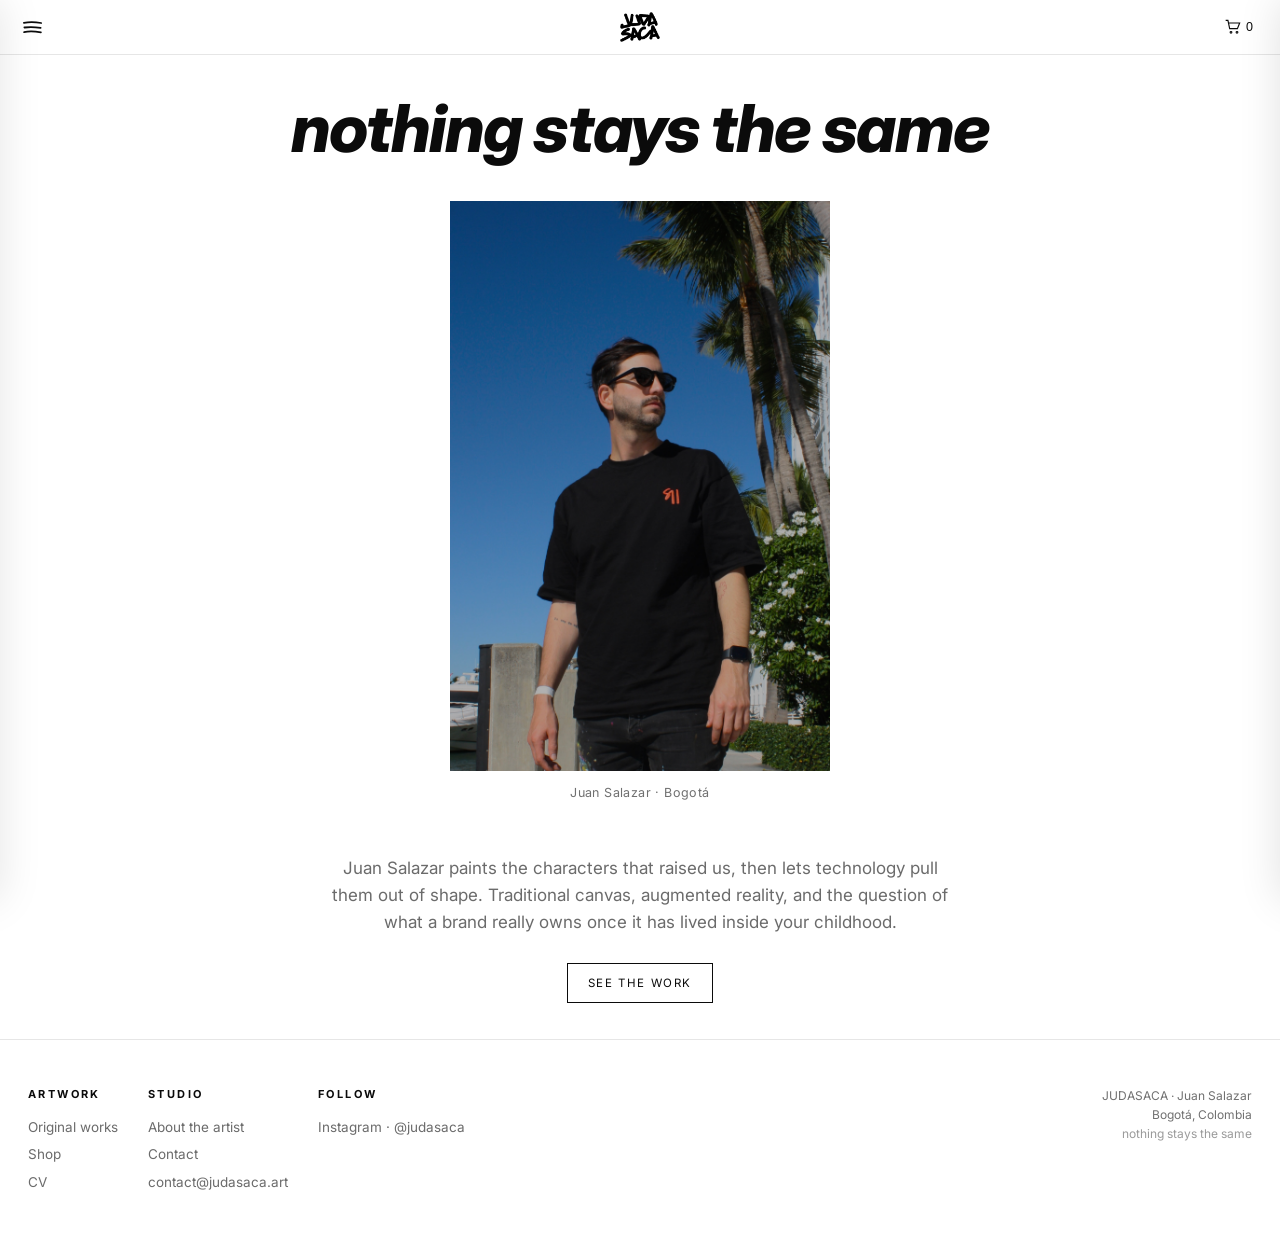
==== index.html @ 296ea368 "Add files via upload" ====
<!DOCTYPE html>
<html lang="en">
<head>
<meta charset="UTF-8">
<meta name="viewport" content="width=device-width,initial-scale=1">
<title>JUDASACA · Juan Salazar · Hybrid artist, Bogotá</title>
<meta name="description" content="Colombian hybrid artist working between painting and augmented reality. Original works, exhibitions and contact.">
<link rel="canonical" href="https://judasaca.art/">
<meta property="og:type" content="website">
<meta property="og:site_name" content="JUDASACA">
<meta property="og:title" content="JUDASACA · Juan Salazar · Hybrid artist, Bogotá">
<meta property="og:description" content="Colombian hybrid artist working between painting and augmented reality. Original works, exhibitions and contact.">
<meta property="og:url" content="https://judasaca.art/">
<meta property="og:image" content="https://judasaca.art/img/oil-city-woodstock-sm.webp">
<meta name="twitter:card" content="summary_large_image">
<link rel="icon" href="img/judasaca-logo.png">
<link rel="preconnect" href="https://fonts.googleapis.com">
<link rel="preconnect" href="https://fonts.gstatic.com" crossorigin>
<link href="https://fonts.googleapis.com/css2?family=Inter:wght@400;500;600;700;800&display=swap" rel="stylesheet">
<link rel="stylesheet" href="css/style.css">
</head>
<body>

<header>
  <div class="barra">
    <button class="trazo" id="abrir-menu" aria-label="Menu" aria-expanded="false">
      <svg viewBox="0 0 30 22" aria-hidden="true" width="21" height="15">
        <path d="M2.4 4.1c6.1-1.2 15.7-1.5 25.2.3"/>
        <path d="M3.1 11c7.6-.9 14.9-.7 23.8.4"/>
        <path d="M2.7 17.9c5.3-1.3 14.4-1.4 24.6.2"/>
      </svg>
    </button>
    <a class="marca" href="index.html" aria-label="JUDASACA, home">
      <img src="img/judasaca-logo.png" alt="JUDASACA" width="900" height="673">
    </a>
    <button class="carro" id="carro" aria-label="Cart">
      <svg viewBox="0 0 24 24" aria-hidden="true" width="16" height="16"><circle cx="9" cy="20" r="1.3"/><circle cx="18" cy="20" r="1.3"/><path d="M1 2h3.4l2.6 12.4h11.6L22 6H6"/></svg>
      <span class="n" id="carro-n">0</span>
    </button>
  </div>
</header>

<aside class="menu-panel" id="menu-panel" aria-label="Menu" aria-hidden="true">
  <button class="x" id="cerrar-menu" aria-label="Close">&times;</button>
  <nav id="nav">
      <a href="about.html">About</a>
      <a href="art.html">Art</a>
      <a href="shop.html">Shop</a>
      <a href="cv.html">CV</a>
      <a href="contact.html">Contact</a>
  </nav>
  <div class="abajo">
    Bogotá, Colombia<br>
    <a href="mailto:contact@judasaca.art">contact@judasaca.art</a><br>
    <a href="https://www.instagram.com/judasaca" rel="noopener">@judasaca</a>
  </div>
</aside>

<main>
  <div class="wrap">
    <div class="hero">
      <h1>nothing stays the same</h1>
    </div>

    <div class="portada-obra">
      <img src="intro_photo.jpg"
           alt="Juan Salazar, JUDASACA">
      <div class="pie-obra">Juan Salazar · Bogotá</div>
    </div>

    <div class="entrada-home">
      <p>Juan Salazar paints the characters that raised us, then lets technology pull them
        out of shape. Traditional canvas, augmented reality, and the question of what a
        brand really owns once it has lived inside your childhood.</p>
      <a class="btn" href="art.html">See the work</a>
    </div>
  </div>
</main>

<footer>
  <div class="wrap pie">
    <div class="col"><b>Artwork</b>
      <a href="art.html">Original works</a>
      <a href="shop.html">Shop</a>
      <a href="cv.html">CV</a>
    </div>
    <div class="col"><b>Studio</b>
      <a href="about.html">About the artist</a>
      <a href="contact.html">Contact</a>
      <a href="mailto:contact@judasaca.art">contact@judasaca.art</a>
    </div>
    <div class="col"><b>Follow</b>
      <a href="https://www.instagram.com/judasaca" rel="noopener">Instagram · @judasaca</a>
    </div>
    <div class="col fin">JUDASACA · Juan Salazar<br>Bogotá, Colombia<br>
      <span style="opacity:.7">nothing stays the same</span></div>
  </div>
</footer>

<div class="velo" id="velo"></div>
<aside class="panel" id="panel" aria-label="Cart" aria-hidden="true">
  <div class="alto"><h2>Selected works</h2><button class="x" id="cerrar-carro" aria-label="Close">&times;</button></div>
  <div class="lista" id="carro-lista"></div>
  <div class="bajo">
    <div class="total"><span>Total</span><span id="carro-total">USD 0</span></div>
    <a class="btn lleno" id="carro-pedir" href="#">Request these works</a>
    <p class="nota">Sending this opens an email to Juan with the pieces you picked.
      He replies himself, confirms availability and quotes shipping to your city.</p>
  </div>
</aside>

<div class="lupa" id="lupa" role="dialog" aria-modal="true" aria-label="Artwork">
  <button class="cerrar" aria-label="Close">&times;</button>
  <button class="pasar ant" aria-label="Previous">&#8249;</button>
  <button class="pasar sig" aria-label="Next">&#8250;</button>
  <figure><img id="lupa-img" alt=""><figcaption id="lupa-pie"></figcaption></figure>
</div>

<script>
/* Menu de celular y lupa de obras. Si el JavaScript falla, los enlaces de las
   obras siguen abriendo la imagen grande por su cuenta. */
(function(){
  var b=document.getElementById('abrir-menu'), p=document.getElementById('menu-panel'),
      v=document.getElementById('velo'), x=document.getElementById('cerrar-menu');
  if(!b||!p) return;
  function abrir(){ p.classList.add('abierto'); v.classList.add('abierto');
    p.setAttribute('aria-hidden','false'); b.setAttribute('aria-expanded','true');
    document.body.style.overflow='hidden'; x.focus(); }
  function cerrar(){ p.classList.remove('abierto'); v.classList.remove('abierto');
    p.setAttribute('aria-hidden','true'); b.setAttribute('aria-expanded','false');
    document.body.style.overflow=''; b.focus(); }
  b.addEventListener('click', abrir);
  x.addEventListener('click', cerrar);
  v.addEventListener('click', cerrar);
  document.addEventListener('keydown', function(e){
    if(e.key==='Escape' && p.classList.contains('abierto')) cerrar(); });
})();

(function(){
  var enlaces=[].slice.call(document.querySelectorAll('[data-lupa]'));
  if(!enlaces.length) return;
  var caja=document.getElementById('lupa'), img=document.getElementById('lupa-img'),
      pie=document.getElementById('lupa-pie'), i=0, antes=null;

  function mostrar(n){
    i=(n+enlaces.length)%enlaces.length;
    var a=enlaces[i];
    img.src=a.getAttribute('href');
    img.alt=a.getAttribute('data-tit');
    pie.textContent=a.getAttribute('data-tit')+' · '+a.getAttribute('data-fic');
  }
  function abrir(n,orig){
    antes=orig; mostrar(n);
    caja.classList.add('viendo');
    document.body.style.overflow='hidden';
    caja.querySelector('.cerrar').focus();
  }
  function cerrar(){
    caja.classList.remove('viendo');
    document.body.style.overflow='';
    if(antes) antes.focus();
  }
  enlaces.forEach(function(a,n){
    a.addEventListener('click',function(e){ e.preventDefault(); abrir(n,a); });
  });
  caja.querySelector('.cerrar').addEventListener('click',cerrar);
  caja.querySelector('.ant').addEventListener('click',function(){ mostrar(i-1); });
  caja.querySelector('.sig').addEventListener('click',function(){ mostrar(i+1); });
  caja.addEventListener('click',function(e){ if(e.target===caja) cerrar(); });
  document.addEventListener('keydown',function(e){
    if(!caja.classList.contains('viendo')) return;
    if(e.key==='Escape') cerrar();
    if(e.key==='ArrowLeft') mostrar(i-1);
    if(e.key==='ArrowRight') mostrar(i+1);
  });
})();

/* ── Carrito ──────────────────────────────────────────────────────────
   Guarda lo elegido en el propio navegador y arma un correo con la lista.
   No cobra nada todavia: cuando existan los enlaces de pago de Stripe,
   este mismo carrito puede mandar al checkout. */
(function(){
  var CAT = {"oil-city-woodstock": {"t": "Oil City Woodstock", "m": "100 × 100 cm", "usd": 1500}, "sunday-snoops": {"t": "Sunday, Snoops", "m": "100 × 100 cm", "usd": 1500}, "pop-art-rat": {"t": "Pop Art Rat", "m": "100 × 100 cm", "usd": 1500}, "mango-og": {"t": "Mango OG", "m": "100 × 100 cm", "usd": 1500}, "original-pastel-disney": {"t": "Original Pastel Disney", "m": "100 × 100 cm", "usd": 1500}, "nothing-stays-the-same": {"t": "Nothing Stays the Same", "m": "100 × 120 cm", "usd": 1500}, "blue-thoughts-rat": {"t": "Blue Thoughts Rat", "m": "80 cm diameter", "usd": 950}, "smiling-ratsquiat-blue-crown": {"t": "Smiling Ratsquiat, Blue Crown", "m": "50 × 50 cm", "usd": 750}, "smiling-ratsquiat-yellow-crown": {"t": "Smiling Ratsquiat, Yellow Crown", "m": "50 × 50 cm", "usd": 750}, "oil-woodstock": {"t": "Oil Woodstock", "m": "50 × 50 cm", "usd": 750}, "here-love": {"t": "Here, Love", "m": "50 × 50 cm", "usd": 750}};
  var LLAVE='judasaca-carro';
  var carro=[];
  try{ carro=JSON.parse(localStorage.getItem(LLAVE)||'[]'); }catch(e){ carro=[]; }
  carro = carro.filter(function(s){ return CAT[s]; });

  var bot=document.getElementById('carro'), num=document.getElementById('carro-n'),
      panel=document.getElementById('panel'), velo=document.getElementById('velo'),
      lista=document.getElementById('carro-lista'), total=document.getElementById('carro-total'),
      pedir=document.getElementById('carro-pedir');
  if(!bot||!panel) return;

  function guardar(){ try{ localStorage.setItem(LLAVE, JSON.stringify(carro)); }catch(e){} }
  function dinero(n){ return 'USD ' + n.toLocaleString('en-US'); }

  function pintar(){
    num.textContent = carro.length;
    if(!carro.length){
      lista.innerHTML = '<p class="vacio">Nothing selected yet.</p>';
      total.textContent = dinero(0);
      pedir.style.opacity = .4; pedir.style.pointerEvents = 'none';
      return;
    }
    pedir.style.opacity = 1; pedir.style.pointerEvents = '';
    var suma = 0, h = '';
    carro.forEach(function(sl){
      var o = CAT[sl]; suma += o.usd;
      h += '<div class="item"><img src="img/'+sl+'-sm.webp" alt="">'
        +  '<div class="d"><div class="t">'+o.t+'</div>'
        +  '<div class="f">'+o.m+'</div>'
        +  '<div class="p">'+dinero(o.usd)+'</div>'
        +  '<button class="quitar" data-q="'+sl+'">Remove</button></div></div>';
    });
    lista.innerHTML = h;
    total.textContent = dinero(suma);
    var cuerpo = 'Hi Juan, I am interested in these works:%0D%0A%0D%0A'
      + carro.map(function(sl){ return '- '+CAT[sl].t+' ('+CAT[sl].m+') — '+dinero(CAT[sl].usd); }).join('%0D%0A')
      + '%0D%0A%0D%0ATotal: '+dinero(suma)+'%0D%0A%0D%0ACould you confirm availability and shipping?';
    pedir.href = 'mailto:contact@judasaca.art?subject=Enquiry%20from%20judasaca.art&body='+cuerpo;
  }

  function abrir(){ panel.classList.add('abierto'); velo.classList.add('abierto');
    panel.setAttribute('aria-hidden','false'); document.body.style.overflow='hidden'; }
  function cerrar(){ panel.classList.remove('abierto'); velo.classList.remove('abierto');
    panel.setAttribute('aria-hidden','true'); document.body.style.overflow=''; }

  bot.addEventListener('click', function(){ pintar(); abrir(); });
  velo.addEventListener('click', cerrar);
  document.getElementById('cerrar-carro').addEventListener('click', cerrar);
  document.addEventListener('keydown', function(e){
    if(e.key==='Escape' && panel.classList.contains('abierto')) cerrar(); });

  lista.addEventListener('click', function(e){
    var q=e.target.getAttribute && e.target.getAttribute('data-q');
    if(!q) return;
    carro = carro.filter(function(s){ return s!==q; });
    guardar(); pintar();
  });

  document.querySelectorAll('.add').forEach(function(b){
    b.addEventListener('click', function(){
      var sl=b.getAttribute('data-slug');
      if(carro.indexOf(sl)<0) carro.push(sl);
      guardar(); pintar(); abrir();
    });
  });

  pintar();
})();
</script>
</body>
</html>
---- css/style.css ----
/* judasaca.art — the art carries the colour, the site stays out of the way.
   White paper, black ink, and a lot of air. The only thing on the page that
   should shout is the painting. */

:root{
  --tinta:#0B0B0B; --gris:#6B6B6B; --tenue:#707070; --linea:#E6E6E6;
  --papel:#FFFFFF; --humo:#F6F5F3;
  --max:1280px;
}
*{box-sizing:border-box;margin:0;padding:0}
html{-webkit-text-size-adjust:100%;scroll-behavior:smooth}
body{font-family:'Inter',-apple-system,BlinkMacSystemFont,'Helvetica Neue',sans-serif;
  color:var(--tinta);background:var(--papel);font-size:16px;line-height:1.6;
  -webkit-font-smoothing:antialiased}
img{max-width:100%;height:auto;display:block}
a{color:inherit}

.wrap{max-width:var(--max);margin:0 auto;padding:0 28px}
.estrecho{max-width:760px}

/* ── barra ── */
header{position:sticky;top:0;z-index:60;background:rgba(255,255,255,.95);
  backdrop-filter:blur(12px);border-bottom:1px solid var(--linea)}
.barra{max-width:var(--max);margin:0 auto;height:54px;padding:0 14px;
  display:grid;grid-template-columns:1fr auto 1fr;align-items:center}
.marca{justify-self:center;align-self:center;display:block;width:40px;line-height:0}
.marca img{width:100%}

/* Las tres rayas, pintadas a mano: son trazos de pincel, no lineas rectas.
   Es el unico guino de su estilo que se permite la interfaz. */
.trazo{justify-self:start;align-self:center;background:none;border:0;cursor:pointer;
  padding:8px;color:var(--tinta);display:flex;align-items:center;justify-content:center;
  line-height:0;height:38px}
.trazo svg{width:21px;height:15px;stroke:currentColor;fill:none;stroke-width:2.6;
  stroke-linecap:round;display:block}
.trazo:hover{opacity:.6}

/* ── menu en panel, entra por la izquierda ── */
.menu-panel{position:fixed;top:0;left:0;bottom:0;width:min(340px,86vw);background:#fff;
  z-index:130;transform:translateX(-102%);transition:transform .32s cubic-bezier(.2,.7,.2,1);
  display:flex;flex-direction:column;padding:26px 30px;box-shadow:8px 0 40px rgba(0,0,0,.10)}
.menu-panel.abierto{transform:none}
.menu-panel .x{align-self:flex-end;background:none;border:0;font-size:28px;line-height:1;
  cursor:pointer;color:var(--tinta);padding:2px 4px 14px}
nav{display:flex;flex-direction:column;gap:0}
nav a{font-size:15px;letter-spacing:1.4px;text-transform:uppercase;text-decoration:none;
  color:var(--tinta);padding:15px 0;border-bottom:1px solid var(--linea)}
nav a:hover{color:var(--gris)}
nav a.on{color:var(--gris)}
.menu-panel .abajo{margin-top:auto;padding-top:24px;font-size:12.5px;color:var(--tenue);
  line-height:1.7}
.menu-panel .abajo a{color:var(--tenue);text-decoration:none;border-bottom:1px solid var(--linea)}
.menu-panel .abajo a:hover{color:var(--tinta)}

/* ── carrito ── */
.carro{justify-self:end;align-self:center;display:flex;align-items:center;justify-content:center;
  gap:5px;background:none;border:0;cursor:pointer;color:var(--tinta);padding:8px;
  font-size:12.5px;height:38px}
.carro:hover{opacity:.6}
.carro svg{width:16px;height:16px;stroke:currentColor;fill:none;stroke-width:1.7;display:block}
.carro .n{font-variant-numeric:tabular-nums;min-width:12px;text-align:left}
.velo{position:fixed;inset:0;background:rgba(11,11,11,.38);z-index:120;display:none}
.velo.abierto{display:block}
.panel{position:fixed;top:0;right:0;bottom:0;width:min(420px,92vw);background:#fff;z-index:130;
  transform:translateX(102%);transition:transform .32s cubic-bezier(.2,.7,.2,1);
  display:flex;flex-direction:column;box-shadow:-8px 0 40px rgba(0,0,0,.12)}
.panel.abierto{transform:none}
.panel .alto{display:flex;align-items:center;justify-content:space-between;
  padding:24px 26px;border-bottom:1px solid var(--linea)}
.panel .alto h2{font-size:13px;letter-spacing:2.6px;text-transform:uppercase;font-weight:700}
.panel .x{background:none;border:0;font-size:26px;line-height:1;cursor:pointer;color:var(--tinta);padding:4px}
.panel .lista{flex:1;overflow-y:auto;padding:8px 26px}
.panel .vacio{color:var(--tenue);font-size:14.5px;padding:34px 0;text-align:center}
.item{display:flex;gap:14px;padding:18px 0;border-bottom:1px solid var(--linea);align-items:flex-start}
.item img{width:62px;height:62px;object-fit:cover;flex-shrink:0;background:var(--humo)}
.item .d{flex:1;min-width:0}
.item .t{font-size:14px;font-weight:600;line-height:1.3}
.item .f{font-size:12px;color:var(--tenue);margin-top:2px}
.item .p{font-size:13.5px;font-weight:600;margin-top:5px}
.item .quitar{background:none;border:0;color:var(--tenue);font-size:11.5px;letter-spacing:1.2px;
  text-transform:uppercase;cursor:pointer;padding:6px 0 0;text-decoration:underline}
.item .quitar:hover{color:var(--tinta)}
.panel .bajo{border-top:1px solid var(--linea);padding:22px 26px 28px}
.panel .total{display:flex;justify-content:space-between;font-size:15px;font-weight:600;
  margin-bottom:16px}
.panel .bajo .btn{display:block;text-align:center;width:100%}
.panel .nota{font-size:12px;color:var(--tenue);margin-top:12px;line-height:1.5}

/* ── portada ── */
.hero{padding:40px 0 4px;text-align:center}
.hero .lema{font-size:12px;letter-spacing:4px;text-transform:uppercase;color:var(--tenue)}
.hero h1{font-size:clamp(30px,6.4vw,66px);font-weight:800;letter-spacing:-1.6px;
  line-height:1;margin:0 0 10px}
.hero p{color:var(--gris);max-width:620px;margin:0 auto;font-size:17px}

.portada-obra{margin:52px 0 0}
.portada-obra img{width:100%}
.pie-obra{font-size:12.5px;color:var(--tenue);letter-spacing:.4px;margin-top:12px;text-align:center}

/* ── titulares de seccion ── */
.tit{margin:0 0 34px}
.tit .eti{font-size:11.5px;letter-spacing:3.4px;text-transform:uppercase;color:var(--tenue);
  margin-bottom:12px}
.tit h2{font-size:clamp(26px,3.6vw,40px);font-weight:800;letter-spacing:-1px;line-height:1.1}
.tit p{color:var(--gris);max-width:640px;margin-top:12px}
section{padding:74px 0}
section.humo{background:var(--humo)}

/* ── rejilla de obras ── */
.obras{display:grid;grid-template-columns:repeat(3,1fr);gap:38px 30px}
.obra figure{margin:0}
.obra .marco{background:var(--humo);overflow:hidden;display:block;
  aspect-ratio:1/1;display:flex;align-items:center;justify-content:center;padding:22px}
.obra img{max-width:100%;max-height:100%;width:auto;height:auto;object-fit:contain;
  transition:transform .6s cubic-bezier(.2,.6,.2,1)}
.obra:hover img{transform:scale(1.035)}
.obra figcaption{padding-top:15px;text-align:center}
.obra .linea{font-size:14px;line-height:1.5}
.obra .linea .t{font-weight:600}
.obra .linea .f{color:var(--tenue)}
.obra .linea .p{font-weight:600}
.obra .linea .vendida{color:var(--tenue);font-weight:400}
.acciones{display:flex;gap:10px;margin-top:13px;flex-wrap:wrap;justify-content:center}
.btn{display:inline-block;font-size:11.5px;letter-spacing:1.6px;text-transform:uppercase;
  text-decoration:none;padding:10px 20px;border:1px solid var(--tinta);color:var(--tinta);
  background:none;cursor:pointer;transition:background .2s,color .2s}
.btn:hover{background:var(--tinta);color:#fff}
.btn.lleno{background:var(--tinta);color:#fff}
.btn.lleno:hover{background:#333}

/* ── franja de realidad aumentada ── */
.ar{background:var(--tinta);color:#fff;padding:74px 0}
.ar .eti{color:#8E8E8E}
.ar h2{color:#fff}
.ar p{color:#B9B9B9;max-width:640px}
.ar .caja{margin-top:34px;border:1px solid #262626;background:#111;padding:48px 32px;
  text-align:center;border-radius:2px}
.ar .caja .frase{font-size:clamp(20px,3vw,30px);font-weight:700;letter-spacing:-.5px;color:#fff}
.ar .caja .sub{color:#8E8E8E;font-size:14px;margin-top:10px}
.ar .btn{border-color:#fff;color:#fff;margin-top:24px}
.ar .btn:hover{background:#fff;color:var(--tinta)}

/* ── texto largo ── */
.prosa p{margin-bottom:20px;font-size:17px}
.prosa p.entrada{font-size:20px;color:var(--tinta)}
.prosa h3{font-size:19px;font-weight:700;margin:34px 0 12px}
.cita{border-left:2px solid var(--tinta);padding-left:22px;margin:30px 0;font-size:19px;
  line-height:1.5}
.cita cite{display:block;font-size:13px;color:var(--tenue);font-style:normal;margin-top:10px;
  letter-spacing:.4px}

.retrato{width:100%}
.dos{display:grid;grid-template-columns:1fr 1.15fr;gap:52px;align-items:start}

/* ── prensa ── */
.prensa{display:grid;grid-template-columns:repeat(2,1fr);gap:16px;margin-top:8px}
.prensa a{display:block;border:1px solid var(--linea);padding:22px 24px;text-decoration:none;
  transition:border-color .2s}
.prensa a:hover{border-color:var(--tinta)}
.prensa .medio{font-size:11px;letter-spacing:2.4px;text-transform:uppercase;color:var(--tenue)}
.prensa .titular{font-size:15.5px;font-weight:600;margin-top:7px;line-height:1.35}

/* ── hoja de vida ── */
.cv{border-top:1px solid var(--linea)}
.cv .anio{display:grid;grid-template-columns:110px 1fr;gap:24px;padding:26px 0;
  border-bottom:1px solid var(--linea)}
.cv .anio h3{font-size:22px;font-weight:800;letter-spacing:-.5px}
.cv ul{list-style:none}
.cv li{padding:7px 0;font-size:15.5px;display:flex;gap:12px;flex-wrap:wrap}
.cv li .lugar{color:var(--tenue);font-size:14px}
.cv li .premio{font-size:11px;letter-spacing:1.4px;text-transform:uppercase;
  border:1px solid var(--tinta);padding:2px 8px;align-self:center}

/* ── datos sueltos ── */
.datos{display:grid;grid-template-columns:repeat(4,1fr);gap:28px;margin-top:8px}
.dato .n{font-size:34px;font-weight:800;letter-spacing:-1.4px;line-height:1}
.dato .l{font-size:13px;color:var(--tenue);margin-top:6px}

/* ── tienda ── */
.pronto{border:1px dashed var(--tenue);padding:56px 34px;text-align:center}
.pronto h3{font-size:clamp(22px,3vw,30px);font-weight:800;letter-spacing:-.8px}
.pronto p{color:var(--gris);max-width:520px;margin:14px auto 0}

/* ── contacto ── */
.contacto a.correo{font-size:clamp(22px,4vw,38px);font-weight:700;letter-spacing:-1px;
  text-decoration:none;border-bottom:2px solid var(--tinta);padding-bottom:2px;
  display:inline-block;word-break:break-all}
.enlaces{display:flex;gap:22px;flex-wrap:wrap;margin-top:30px}
.enlaces a{font-size:12px;letter-spacing:1.8px;text-transform:uppercase;color:var(--gris);
  text-decoration:none;border-bottom:1px solid var(--linea);padding-bottom:3px}
.enlaces a:hover{color:var(--tinta);border-bottom-color:var(--tinta)}

/* ── pie ── */
footer{border-top:1px solid var(--linea);padding:46px 0 60px;margin-top:20px}
.pie{display:flex;gap:30px;flex-wrap:wrap;align-items:flex-start}
.pie .col{font-size:13.5px;color:var(--gris)}
.pie .col b{display:block;color:var(--tinta);font-size:11px;letter-spacing:2.4px;
  text-transform:uppercase;margin-bottom:10px}
.pie a{text-decoration:none;color:var(--gris);display:block;padding:3px 0}
.pie a:hover{color:var(--tinta)}
.pie .fin{margin-left:auto;text-align:right;font-size:12px;color:var(--tenue)}

@media(max-width:980px){
  .obras{grid-template-columns:repeat(2,1fr)}
  .dos{grid-template-columns:1fr;gap:34px}
  .datos{grid-template-columns:repeat(2,1fr)}
  .prensa{grid-template-columns:1fr}
}
@media(max-width:680px){
  .wrap{padding:0 20px}
  .barra{padding:15px 20px}
  .obras{grid-template-columns:repeat(2,1fr);gap:26px 14px}
  .obra .marco{padding:12px}
  .obra .linea{font-size:12.5px;line-height:1.45}
  .obra figcaption{padding-top:11px}
  .acciones{gap:6px;margin-top:10px}
  .acciones .btn{font-size:10px;padding:8px 11px;letter-spacing:1.1px}
  .datos{grid-template-columns:1fr;gap:20px}
  .cv .anio{grid-template-columns:1fr;gap:8px}
  section{padding:54px 0}
  .pie .fin{margin-left:0;text-align:left;width:100%}
}
@media(prefers-reduced-motion:reduce){*{transition:none!important;scroll-behavior:auto}}

/* ── lupa de obras ── */
.lupa{position:fixed;inset:0;z-index:200;background:rgba(11,11,11,.96);
  display:none;align-items:center;justify-content:center;padding:64px 22px}
.lupa.viendo{display:flex}
.lupa figure{margin:0;max-width:min(1100px,92vw);text-align:center}
.lupa img{max-width:100%;max-height:78vh;width:auto;margin:0 auto}
.lupa figcaption{color:#B9B9B9;font-size:13px;letter-spacing:.4px;margin-top:16px}
.lupa .cerrar,.lupa .pasar{position:absolute;background:none;border:0;color:#fff;
  cursor:pointer;line-height:1;padding:14px}
.lupa .cerrar{top:14px;right:18px;font-size:34px}
.lupa .pasar{top:50%;transform:translateY(-50%);font-size:46px}
.lupa .ant{left:8px} .lupa .sig{right:8px}
.lupa .cerrar:hover,.lupa .pasar:hover{color:#B9B9B9}
.obra .marco{display:block;cursor:zoom-in}
@media(max-width:680px){.lupa{padding:56px 12px}.lupa .pasar{font-size:34px;padding:8px}}

/* ── portada, al estilo de la referencia: titulo, una obra, y ya ── */
.hero h1{font-style:italic}
.portada-obra{max-width:380px;margin:26px auto 0}
.portada-obra a{display:block;cursor:zoom-in}
.entrada-home{max-width:620px;margin:52px auto 0;text-align:center;padding-bottom:16px}
.entrada-home p{color:var(--gris);font-size:17px;margin-bottom:26px}
@media(max-width:680px){
  .marca{width:36px}
  .barra{padding:0 10px}
  .portada-obra{margin-top:20px}
}
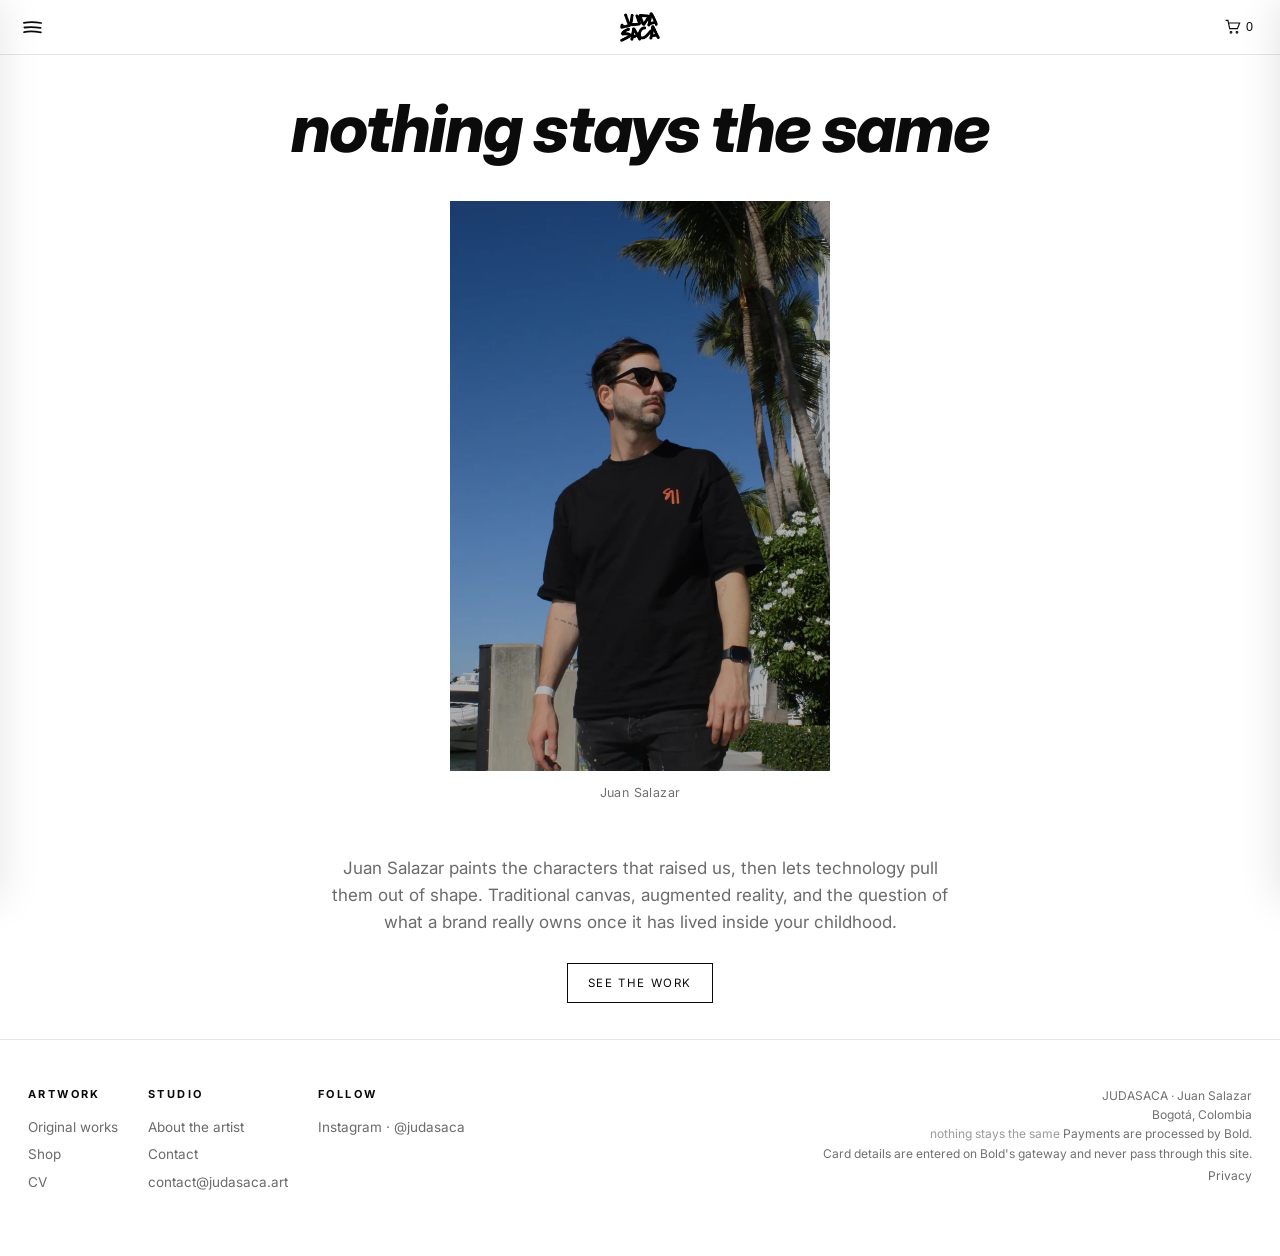
==== commit e5a3676b: "Add files via upload" ====
--- a/index.html
+++ b/index.html
@@ -63,9 +63,9 @@
     </div>
 
     <div class="portada-obra">
-      <img src="intro_photo.jpg"
+      <img src="intro_photo.webp"
            alt="Juan Salazar, JUDASACA">
-      <div class="pie-obra">Juan Salazar · Bogotá</div>
+      <div class="pie-obra">Juan Salazar</div>
     </div>
 
     <div class="entrada-home">
@@ -93,7 +93,14 @@
       <a href="https://www.instagram.com/judasaca" rel="noopener">Instagram · @judasaca</a>
     </div>
     <div class="col fin">JUDASACA · Juan Salazar<br>Bogotá, Colombia<br>
-      <span style="opacity:.7">nothing stays the same</span></div>
+      <span style="opacity:.7">nothing stays the same</span>
+      <!-- Dice solo lo que es verdad. El pago ocurre dentro de la pasarela de
+           Bold, no en esta pagina, asi que el numero de la tarjeta no pasa por
+           aqui ni queda en ningun sitio nuestro. No se reclama ninguna
+           certificacion que no tengamos. -->
+      <span class="seguro">Payments are processed by Bold.<br>
+        Card details are entered on Bold's gateway and never pass through this site.<br>
+        <a href="privacy.html">Privacy</a></span></div>
   </div>
 </footer>
 
@@ -180,7 +187,7 @@
    No cobra nada todavia: cuando existan los enlaces de pago de Stripe,
    este mismo carrito puede mandar al checkout. */
 (function(){
-  var CAT = {"oil-city-woodstock": {"t": "Oil City Woodstock", "m": "100 × 100 cm", "usd": 1500}, "sunday-snoops": {"t": "Sunday, Snoops", "m": "100 × 100 cm", "usd": 1500}, "pop-art-rat": {"t": "Pop Art Rat", "m": "100 × 100 cm", "usd": 1500}, "mango-og": {"t": "Mango OG", "m": "100 × 100 cm", "usd": 1500}, "original-pastel-disney": {"t": "Original Pastel Disney", "m": "100 × 100 cm", "usd": 1500}, "nothing-stays-the-same": {"t": "Nothing Stays the Same", "m": "100 × 120 cm", "usd": 1500}, "blue-thoughts-rat": {"t": "Blue Thoughts Rat", "m": "80 cm diameter", "usd": 950}, "smiling-ratsquiat-blue-crown": {"t": "Smiling Ratsquiat, Blue Crown", "m": "50 × 50 cm", "usd": 750}, "smiling-ratsquiat-yellow-crown": {"t": "Smiling Ratsquiat, Yellow Crown", "m": "50 × 50 cm", "usd": 750}, "oil-woodstock": {"t": "Oil Woodstock", "m": "50 × 50 cm", "usd": 750}, "here-love": {"t": "Here, Love", "m": "50 × 50 cm", "usd": 750}};
+  var CAT = {"oil-city-woodstock": {"t": "Oil City Woodstock", "m": "100 × 100 cm", "usd": 1950}, "sunday-snoops": {"t": "Sunday, Snoops", "m": "100 × 100 cm", "usd": 1950}, "mango-og": {"t": "Mango OG", "m": "100 × 100 cm", "usd": 1950}, "original-pastel-disney": {"t": "Original Pastel Disney", "m": "100 × 100 cm", "usd": 1950}, "nothing-stays-the-same": {"t": "Nothing Stays the Same", "m": "100 × 120 cm", "usd": 1950}, "blue-thoughts-rat": {"t": "Blue Thoughts Rat", "m": "80 cm diameter", "usd": 1235}, "smiling-ratsquiat-blue-crown": {"t": "Smiling Ratsquiat, Blue Crown", "m": "50 × 50 cm", "usd": 975}, "smiling-ratsquiat-yellow-crown": {"t": "Smiling Ratsquiat, Yellow Crown", "m": "50 × 50 cm", "usd": 975}, "oil-woodstock": {"t": "Oil Woodstock", "m": "50 × 50 cm", "usd": 975}};
   var LLAVE='judasaca-carro';
   var carro=[];
   try{ carro=JSON.parse(localStorage.getItem(LLAVE)||'[]'); }catch(e){ carro=[]; }
@@ -249,6 +256,169 @@
 
   pintar();
 })();
+
+/* ── Compra ─────────────────────────────────────────────────────────────
+   Solo corre en paginas con huecos .pagar (hoy, la de obras).
+
+   Flujo: el Worker firma → aparece "Buy" → el comprador deja sus datos de
+   envio → se guardan → recien ahi se pinta el boton de Bold y paga.
+
+   El navegador NUNCA manda el precio: manda slugs, y el Worker decide. Si
+   algo de esto falla, las obras conservan su boton de Inquire y nadie queda
+   mirando un boton muerto. */
+(function(){
+  var huecos = [].slice.call(document.querySelectorAll('.pagar[data-obra]'));
+  if (!huecos.length || !window.fetch) return;
+
+  var slugs = huecos.map(function(h){ return h.getAttribute('data-obra'); });
+  var libreria = false;
+
+  function cargarLibreria(){
+    if (libreria) return;
+    libreria = true;
+    var s = document.createElement('script');
+    s.src = 'https://checkout.bold.co/library/boldPaymentButton.js';
+    document.head.appendChild(s);
+  }
+
+  fetch('https://judasaca-bold.judasaca-art.workers.dev/firma', {
+    method: 'POST',
+    headers: { 'Content-Type': 'application/json' },
+    body: JSON.stringify({ slugs: slugs })
+  })
+  .then(function(r){ return r.json(); })
+  .then(function(d){
+    // El Worker manda la lista real de vendidas. Si una se vendio despues de
+    // publicar la pagina, se marca aqui sin tener que reconstruir el sitio.
+    if (d && d.vendidas) marcarVendidas(d.vendidas);
+    if (!d || !d.obras) return;
+
+    huecos.forEach(function(hueco){
+      var o = d.obras[hueco.getAttribute('data-obra')];
+      if (!o) return;
+      var b = document.createElement('button');
+      b.className = 'btn lleno';
+      b.textContent = 'Buy';
+      b.addEventListener('click', function(){ pedirDatos(hueco, o); });
+      hueco.appendChild(b);
+    });
+  })
+  .catch(function(){ });
+
+  /* Una obra vendida se apaga entera: sello, ficha tachada y sin botones. */
+  function marcarVendidas(lista){
+    lista.forEach(function(slug){
+      var hueco = document.querySelector('.pagar[data-obra="' + slug + '"]');
+      if (!hueco) return;
+      var obra = hueco.closest('.obra');
+      if (!obra || obra.classList.contains('agotada')) return;
+      obra.classList.add('agotada');
+      var marco = obra.querySelector('.marco');
+      if (marco && !marco.querySelector('.sello')) {
+        marco.classList.add('vendido');
+        var s = document.createElement('span');
+        s.className = 'sello';
+        s.setAttribute('aria-hidden', 'true');
+        s.innerHTML = '<i></i><b>Sold</b><i></i>';
+        marco.appendChild(s);
+      }
+      var acciones = obra.querySelector('.acciones');
+      if (acciones) acciones.innerHTML = '<span class="sello-vendida">Sold</span>';
+    });
+  }
+
+  /* Los datos de envio se piden ANTES de pagar. Bold entrega el correo del
+     comprador, pero no dice a donde mandar un cuadro de un metro. */
+  function pedirDatos(hueco, o){
+    if (document.getElementById('caja-envio')) return;
+
+    var caja = document.createElement('div');
+    caja.className = 'velo abierto';
+    caja.id = 'caja-envio';
+    caja.innerHTML =
+      '<div class="envio" role="dialog" aria-modal="true" aria-label="Shipping details">'
+      + '<button class="x" type="button" aria-label="Close">&times;</button>'
+      + '<h3>' + o.description + '</h3>'
+      + '<p class="que">USD ' + Number(o.amount).toLocaleString('en-US')
+      + ' · where should it go?</p>'
+      + '<form id="form-envio">'
+      + campo('nombre', 'Full name', 'text', true, 'name')
+      + campo('email', 'Email', 'email', true, 'email')
+      + campo('telefono', 'Phone', 'tel', true, 'tel')
+      + campo('direccion', 'Address', 'text', true, 'street-address')
+      + '<div class="dos-campos">'
+      + campo('ciudad', 'City', 'text', true, 'address-level2')
+      + campo('pais', 'Country', 'text', true, 'country-name')
+      + '</div>'
+      + campo('notas', 'Anything we should know', 'text', false, 'off')
+      + '<button class="btn lleno" type="submit">Continue to payment</button>'
+      + '<p class="nota">Next step is Bold\'s payment gateway. Your card details '
+      + 'are entered there and never pass through this site.</p>'
+      + '</form></div>';
+    document.body.appendChild(caja);
+    document.body.style.overflow = 'hidden';
+
+    function cerrar(){
+      caja.remove();
+      document.body.style.overflow = '';
+    }
+    caja.querySelector('.x').addEventListener('click', cerrar);
+    caja.addEventListener('click', function(e){ if (e.target === caja) cerrar(); });
+
+    caja.querySelector('#form-envio').addEventListener('submit', function(e){
+      e.preventDefault();
+      var f = e.target;
+      var datos = { orderId: o.orderId, slug: hueco.getAttribute('data-obra') };
+      ['nombre','email','telefono','direccion','ciudad','pais','notas']
+        .forEach(function(k){ datos[k] = (f[k] && f[k].value || '').trim(); });
+
+      var boton = f.querySelector('button[type=submit]');
+      boton.disabled = true;
+      boton.textContent = 'One moment…';
+
+      // Si el guardado falla no se bloquea la compra: es peor perder la venta
+      // que perder la direccion, que siempre se puede pedir por correo.
+      fetch('https://judasaca-bold.judasaca-art.workers.dev/datos', {
+        method: 'POST',
+        headers: { 'Content-Type': 'application/json' },
+        body: JSON.stringify(datos)
+      }).catch(function(){ }).then(function(){
+        cerrar();
+        abrirBold(hueco, o, datos);
+      });
+    });
+  }
+
+  function campo(nombre, etiqueta, tipo, obligatorio, autocompletar){
+    return '<div class="campo"><label for="e-' + nombre + '">' + etiqueta + '</label>'
+      + '<input id="e-' + nombre + '" name="' + nombre + '" type="' + tipo + '"'
+      + (obligatorio ? ' required' : '')
+      + ' autocomplete="' + autocompletar + '"></div>';
+  }
+
+  function abrirBold(hueco, o, datos){
+    cargarLibreria();
+    hueco.innerHTML = '';
+    var s = document.createElement('script');
+    s.setAttribute('data-bold-button', 'dark-M');
+    s.setAttribute('data-api-key', '2heS56eZeRZj1n1B8NDPF9_LA2aDpNbyNBJOoG65qWI');
+    s.setAttribute('data-order-id', o.orderId);
+    s.setAttribute('data-currency', o.currency);
+    s.setAttribute('data-amount', o.amount);
+    s.setAttribute('data-integrity-signature', o.signature);
+    s.setAttribute('data-description', o.description);
+    s.setAttribute('data-redirection-url', 'https://judasaca.art/thanks.html');
+    s.setAttribute('data-origin-url', 'https://judasaca.art/art.html');
+    // Embedded: la pasarela abre encima del sitio y el comprador no se va.
+    s.setAttribute('data-render-mode', 'embedded');
+    // Se le pasan los datos ya escritos para que no los teclee dos veces.
+    s.setAttribute('data-customer-data', JSON.stringify({
+      email: datos.email, fullName: datos.nombre, phone: datos.telefono
+    }));
+    hueco.appendChild(s);
+    hueco.scrollIntoView({ block: 'center', behavior: 'smooth' });
+  }
+})();
 </script>
 </body>
 </html>
--- a/css/style.css
+++ b/css/style.css
@@ -5,6 +5,8 @@
 :root{
   --tinta:#0B0B0B; --gris:#6B6B6B; --tenue:#707070; --linea:#E6E6E6;
   --papel:#FFFFFF; --humo:#F6F5F3;
+  --coral:#C9421F;   /* sacado del muro de la foto de About. 5.0:1 sobre blanco */
+  --oro:#9A6A00;     /* la corona del grabado, bajada hasta que se pueda leer */
   --max:1280px;
 }
 *{box-sizing:border-box;margin:0;padding:0}
@@ -99,6 +101,8 @@
 
 /* ── titulares de seccion ── */
 .tit{margin:0 0 34px}
+.tit.centrado{text-align:center}
+.tit.centrado p{margin-left:auto;margin-right:auto}
 .tit .eti{font-size:11.5px;letter-spacing:3.4px;text-transform:uppercase;color:var(--tenue);
   margin-bottom:12px}
 .tit h2{font-size:clamp(26px,3.6vw,40px);font-weight:800;letter-spacing:-1px;line-height:1.1}
@@ -149,8 +153,89 @@
 .cita cite{display:block;font-size:13px;color:var(--tenue);font-style:normal;margin-top:10px;
   letter-spacing:.4px}
 
-.retrato{width:100%}
-.dos{display:grid;grid-template-columns:1fr 1.15fr;gap:52px;align-items:start}
+.retrato{width:100%;display:block}
+/* La foto pesaba casi la mitad de la fila. Bajada un 35%: la pagina respira y
+   el texto deja de competir con ella. */
+.dos{display:grid;grid-template-columns:.65fr 1.15fr;gap:52px;align-items:start}
+@media(max-width:860px){.dos{grid-template-columns:1fr;gap:34px}
+  .dos .foto{max-width:66%}}
+
+/* ══ About ══════════════════════════════════════════════════════════════
+   Minimalismo no es quitar cosas hasta que quede poco: es que lo que queda
+   este bien puesto. Nada de lo de abajo agrega un elemento nuevo a la pagina,
+   solo cambia como respira lo que ya estaba.
+   ══════════════════════════════════════════════════════════════════════ */
+
+/* La foto se queda quieta mientras el texto corre. Cuesta una linea y es lo
+   que separa una pagina de artista de una hoja de Word. */
+.dos .foto{position:sticky;top:78px;margin-inline:auto;max-width:100%}
+@media(max-width:980px){.dos .foto{max-width:62%}}
+.pie-foto{font-size:11px;letter-spacing:2.6px;text-transform:uppercase;color:var(--coral);
+  margin-top:12px}
+@media(max-width:860px){.dos .foto{position:static}}
+
+/* 64 caracteres. Mas largo y el ojo pierde el renglon al volver. */
+.prosa.vida{max-width:64ch}
+.prosa.vida p{margin-bottom:22px;line-height:1.72}
+.prosa.vida p.entrada{font-size:clamp(21px,2.5vw,27px);line-height:1.4;letter-spacing:-.6px;
+  color:var(--tinta);margin-bottom:30px}
+/* El unico color del sitio, y sale de la foto: el rojo de los bloques que esta
+   pintando en el muro. Va en media frase y en ninguna otra parte. */
+.prosa.vida .mueve{color:var(--coral)}
+
+/* Capitular en el primer parrafo del cuerpo. */
+.prosa.vida p.entrada + p::first-letter{float:left;font-size:62px;line-height:.82;
+  font-weight:800;margin:7px 12px 0 0;color:var(--tinta)}
+
+/* Las marcas de seccion en coral: mismas versalitas que el pie de foto. */
+.prosa.vida h3{font-size:11.5px;letter-spacing:3.4px;text-transform:uppercase;font-weight:600;
+  color:var(--coral);margin:52px 0 16px;padding-top:24px;border-top:1px solid var(--linea)}
+
+/* La cita sin barra lateral: filete arriba y tamano grande. */
+.prosa.vida .cita{border-left:0;border-top:1px solid var(--tinta);padding:28px 0 0;
+  margin:46px 0;font-size:clamp(20px,2.7vw,28px);line-height:1.32;letter-spacing:-.6px}
+@media(max-width:680px){
+  .prosa.vida p.entrada + p::first-letter{font-size:50px;margin-right:9px}
+}
+
+/* ══ Contacto ═══════════════════════════════════════════════════════════ */
+/* Recorte 4:5, centrada, y encogida tambien en el telefono. */
+.obra-contacto{margin:0 auto 52px;max-width:58%}
+.obra-contacto img{width:100%;display:block;aspect-ratio:4/5;object-fit:cover;
+  object-position:50% 34%}
+@media(max-width:680px){.obra-contacto{max-width:78%}}
+.obra-contacto figcaption{font-size:11px;letter-spacing:2.6px;text-transform:uppercase;
+  margin-top:14px;text-align:center}
+/* Los dos colores salen del propio grabado. */
+.obra-contacto figcaption .t1{color:var(--coral)}
+.obra-contacto figcaption .t2{color:var(--oro)}
+
+/* Fondo beige tibio y una sombra corta bajo la linea: el campo se ve antes de
+   leer la etiqueta, sin meterle una caja por los cuatro lados. */
+.forma{display:grid;gap:20px;margin-top:36px;max-width:580px}
+.dos-campos{display:grid;grid-template-columns:1fr 1fr;gap:20px}
+.campo label{display:block;font-size:11px;letter-spacing:2.4px;text-transform:uppercase;
+  color:var(--tenue);margin-bottom:9px}
+.campo input,.campo textarea{width:100%;font-family:inherit;font-size:16px;color:var(--tinta);
+  background:#F5F2EA;border:0;border-bottom:1.5px solid #C6BFAE;padding:13px 14px;
+  border-radius:2px 2px 0 0;box-shadow:0 4px 7px -5px rgba(11,11,11,.4);
+  transition:background .2s,border-color .2s,box-shadow .2s}
+.campo input::placeholder,.campo textarea::placeholder{color:#A9A496}
+.campo input:focus,.campo textarea:focus{outline:none;background:#F1EDE1;
+  border-bottom-color:var(--tinta);box-shadow:0 5px 9px -5px rgba(11,11,11,.55)}
+.campo input:focus + .ayuda,.campo textarea:focus + .ayuda{color:var(--tinta)}
+.campo textarea{resize:vertical;min-height:130px;line-height:1.6}
+.campo .ayuda{display:block;font-size:12px;color:#9A9894;margin-top:7px;transition:color .2s}
+.forma .enviar{justify-self:start;margin-top:8px}
+.forma .enviar[disabled]{opacity:.45;cursor:default}
+.aviso-forma{font-size:14px;color:var(--gris);min-height:1.4em}
+.aviso-forma.ok{color:#1B7F4B}
+.aviso-forma.mal{color:#B4232B}
+/* La trampa de robots: fuera de pantalla y nunca enfocable. */
+.miel{position:absolute!important;left:-9999px;width:1px;height:1px;opacity:0}
+.o-bien{margin-top:34px;font-size:15px;color:var(--gris)}
+.correo-linea{color:var(--tinta);text-decoration:none;border-bottom:1px solid var(--tinta)}
+@media(max-width:560px){.dos-campos{grid-template-columns:1fr}}
 
 /* ── prensa ── */
 .prensa{display:grid;grid-template-columns:repeat(2,1fr);gap:16px;margin-top:8px}
@@ -202,7 +287,6 @@
 
 @media(max-width:980px){
   .obras{grid-template-columns:repeat(2,1fr)}
-  .dos{grid-template-columns:1fr;gap:34px}
   .datos{grid-template-columns:repeat(2,1fr)}
   .prensa{grid-template-columns:1fr}
 }
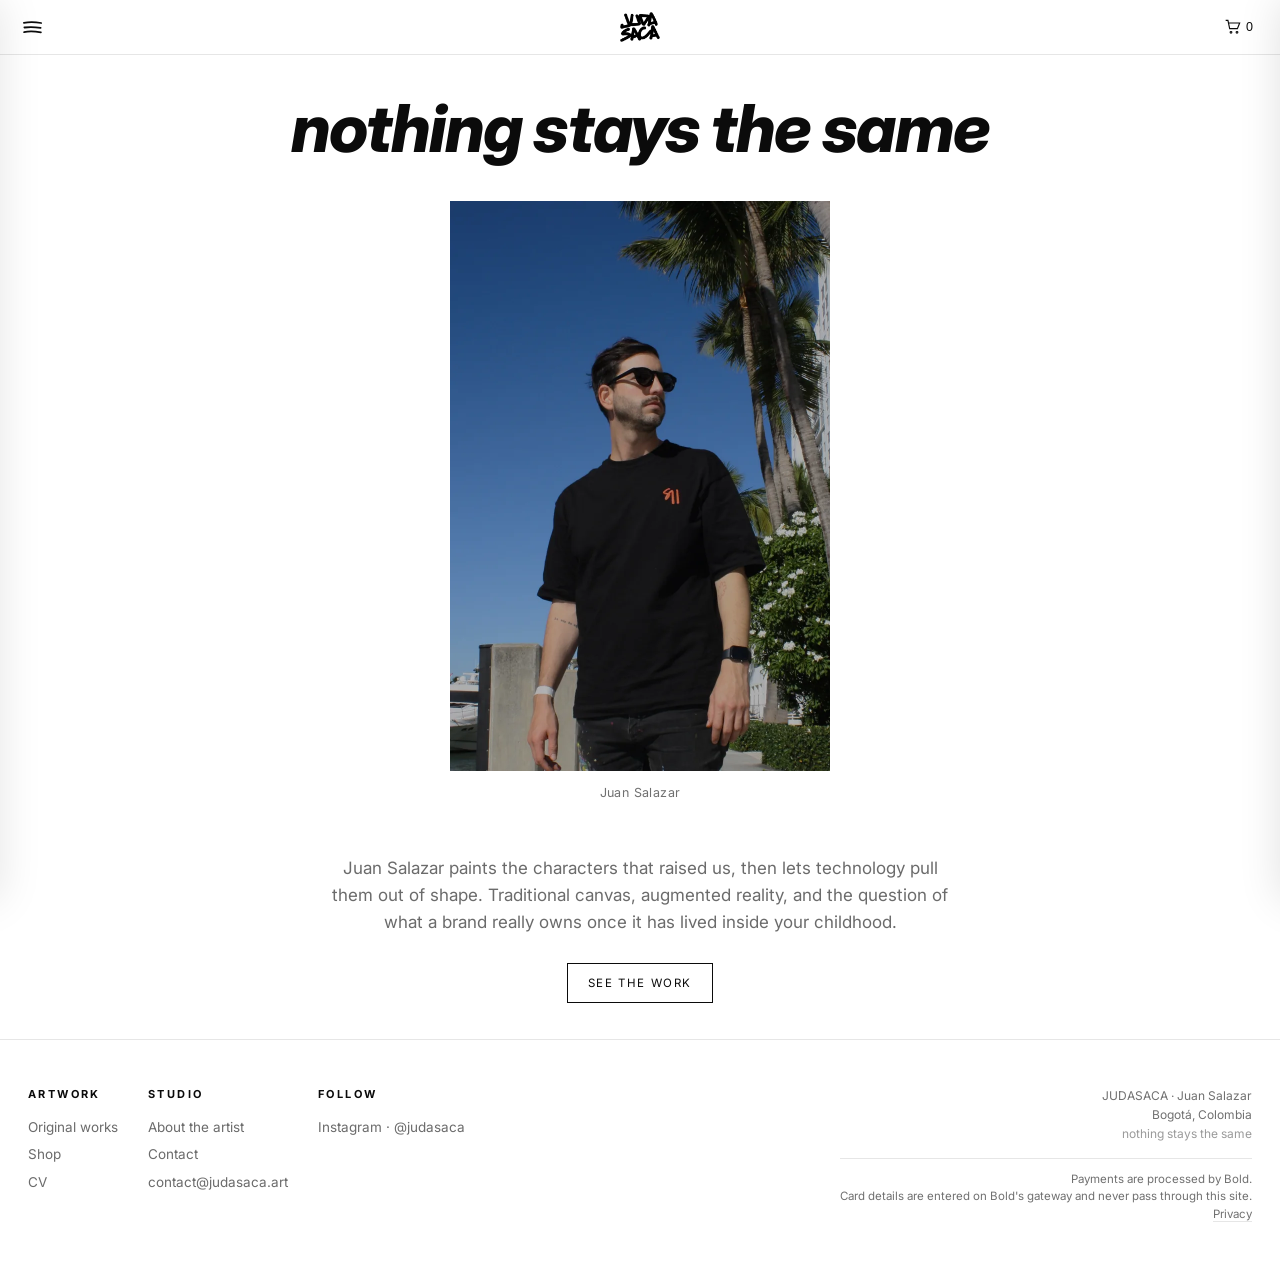
==== commit 27cc3d63: "Add files via upload" ====
--- a/index.html
+++ b/index.html
@@ -110,9 +110,10 @@
   <div class="lista" id="carro-lista"></div>
   <div class="bajo">
     <div class="total"><span>Total</span><span id="carro-total">USD 0</span></div>
-    <a class="btn lleno" id="carro-pedir" href="#">Request these works</a>
-    <p class="nota">Sending this opens an email to Juan with the pieces you picked.
-      He replies himself, confirms availability and quotes shipping to your city.</p>
+    <div class="pagar-carro" id="carro-pagar"></div>
+    <button class="btn lleno" id="carro-pedir" type="button">Checkout</button>
+    <p class="nota" id="carro-nota">Payment opens on Bold's gateway. Card details are
+      entered there and never pass through this site. We ask where to ship afterwards.</p>
   </div>
 </aside>
 
@@ -187,7 +188,7 @@
    No cobra nada todavia: cuando existan los enlaces de pago de Stripe,
    este mismo carrito puede mandar al checkout. */
 (function(){
-  var CAT = {"oil-city-woodstock": {"t": "Oil City Woodstock", "m": "100 × 100 cm", "usd": 1950}, "sunday-snoops": {"t": "Sunday, Snoops", "m": "100 × 100 cm", "usd": 1950}, "mango-og": {"t": "Mango OG", "m": "100 × 100 cm", "usd": 1950}, "original-pastel-disney": {"t": "Original Pastel Disney", "m": "100 × 100 cm", "usd": 1950}, "nothing-stays-the-same": {"t": "Nothing Stays the Same", "m": "100 × 120 cm", "usd": 1950}, "blue-thoughts-rat": {"t": "Blue Thoughts Rat", "m": "80 cm diameter", "usd": 1235}, "smiling-ratsquiat-blue-crown": {"t": "Smiling Ratsquiat, Blue Crown", "m": "50 × 50 cm", "usd": 975}, "smiling-ratsquiat-yellow-crown": {"t": "Smiling Ratsquiat, Yellow Crown", "m": "50 × 50 cm", "usd": 975}, "oil-woodstock": {"t": "Oil Woodstock", "m": "50 × 50 cm", "usd": 975}};
+  var CAT = {"oil-city-woodstock": {"t": "Oil City Woodstock", "m": "100 × 100 cm", "usd": 1950}, "sunday-snoops": {"t": "Sunday, Snoops", "m": "100 × 100 cm", "usd": 1950}, "mango-og": {"t": "Mango OG", "m": "100 × 100 cm", "usd": 1950}, "original-pastel-disney": {"t": "Original Pastel Disney", "m": "100 × 100 cm", "usd": 1950}, "blue-thoughts-rat": {"t": "Blue Thoughts Rat", "m": "80 cm diameter", "usd": 1235}, "smiling-ratsquiat-blue-crown": {"t": "Smiling Ratsquiat, Blue Crown", "m": "50 × 50 cm", "usd": 975}, "smiling-ratsquiat-yellow-crown": {"t": "Smiling Ratsquiat, Yellow Crown", "m": "50 × 50 cm", "usd": 975}, "oil-woodstock": {"t": "Oil Woodstock", "m": "50 × 50 cm", "usd": 975}, "cloud-city-snoops": {"t": "Cloud City Snoops", "m": "50 × 50 cm", "usd": 1000}, "new-york-street-snoops": {"t": "New York Street Snoops", "m": "50 × 50 cm", "usd": 975}, "city-rounds-icon": {"t": "City Rounds Icon", "m": "50 × 50 cm", "usd": 1000}};
   var LLAVE='judasaca-carro';
   var carro=[];
   try{ carro=JSON.parse(localStorage.getItem(LLAVE)||'[]'); }catch(e){ carro=[]; }
@@ -196,7 +197,7 @@
   var bot=document.getElementById('carro'), num=document.getElementById('carro-n'),
       panel=document.getElementById('panel'), velo=document.getElementById('velo'),
       lista=document.getElementById('carro-lista'), total=document.getElementById('carro-total'),
-      pedir=document.getElementById('carro-pedir');
+      pedir=document.getElementById('carro-pedir'), nota=document.getElementById('carro-nota');
   if(!bot||!panel) return;
 
   function guardar(){ try{ localStorage.setItem(LLAVE, JSON.stringify(carro)); }catch(e){} }
@@ -207,10 +208,10 @@
     if(!carro.length){
       lista.innerHTML = '<p class="vacio">Nothing selected yet.</p>';
       total.textContent = dinero(0);
-      pedir.style.opacity = .4; pedir.style.pointerEvents = 'none';
+      pedir.disabled = true;
       return;
     }
-    pedir.style.opacity = 1; pedir.style.pointerEvents = '';
+    pedir.disabled = false;
     var suma = 0, h = '';
     carro.forEach(function(sl){
       var o = CAT[sl]; suma += o.usd;
@@ -222,10 +223,49 @@
     });
     lista.innerHTML = h;
     total.textContent = dinero(suma);
-    var cuerpo = 'Hi Juan, I am interested in these works:%0D%0A%0D%0A'
-      + carro.map(function(sl){ return '- '+CAT[sl].t+' ('+CAT[sl].m+') — '+dinero(CAT[sl].usd); }).join('%0D%0A')
-      + '%0D%0A%0D%0ATotal: '+dinero(suma)+'%0D%0A%0D%0ACould you confirm availability and shipping?';
-    pedir.href = 'mailto:contact@judasaca.art?subject=Enquiry%20from%20judasaca.art&body='+cuerpo;
+  }
+
+  /* Checkout de verdad: el carrito cobra, no manda un correo. Se firma la
+     lista contra el Worker (que suma el total y decide el precio) y se abre
+     Bold por el total, en una sola orden. */
+  function cobrar(){
+    if (!carro.length || !window.fetch || !window.JUDPAGO) return;
+    pedir.disabled = true;
+    pedir.textContent = 'One moment…';
+
+    fetch('https://judasaca-bold.judasaca-art.workers.dev/firma', {
+      method: 'POST',
+      headers: { 'Content-Type': 'application/json' },
+      body: JSON.stringify({ modo: 'carro', slugs: carro })
+    })
+    .then(function(r){ return r.json(); })
+    .then(function(d){
+      if (!d || !d.carro) throw new Error('sin-orden');
+
+      // Si algo se vendio mientras el comprador miraba, el Worker lo deja
+      // fuera de la firma. Se le dice, se le quita del carrito y se cobra lo
+      // que si esta: nadie paga por un cuadro que ya no existe.
+      var firmadas = d.carro.slugs || [];
+      var caidas = carro.filter(function(s){ return firmadas.indexOf(s) < 0; });
+      if (caidas.length) {
+        carro = firmadas.slice();
+        guardar(); pintar();
+        nota.textContent = caidas.length === 1
+          ? CAT[caidas[0]].t + ' was just sold and has been removed. Paying for the rest.'
+          : caidas.length + ' works were just sold and have been removed. Paying for the rest.';
+        nota.className = 'nota aviso';
+      }
+
+      pedir.style.display = 'none';
+      window.JUDPAGO.abrir(document.getElementById('carro-pagar'), d.carro, location.href);
+    })
+    .catch(function(){
+      pedir.disabled = false;
+      pedir.textContent = 'Checkout';
+      nota.className = 'nota aviso';
+      nota.innerHTML = 'Checkout is not responding. Write to '
+        + '<a href="mailto:contact@judasaca.art">contact@judasaca.art</a> and Juan will take it from there.';
+    });
   }
 
   function abrir(){ panel.classList.add('abierto'); velo.classList.add('abierto');
@@ -234,6 +274,7 @@
     panel.setAttribute('aria-hidden','true'); document.body.style.overflow=''; }
 
   bot.addEventListener('click', function(){ pintar(); abrir(); });
+  pedir.addEventListener('click', cobrar);
   velo.addEventListener('click', cerrar);
   document.getElementById('cerrar-carro').addEventListener('click', cerrar);
   document.addEventListener('keydown', function(e){
@@ -257,21 +298,20 @@
   pintar();
 })();
 
-/* ── Compra ─────────────────────────────────────────────────────────────
-   Solo corre en paginas con huecos .pagar (hoy, la de obras).
-
-   Flujo: el Worker firma → aparece "Buy" → el comprador deja sus datos de
-   envio → se guardan → recien ahi se pinta el boton de Bold y paga.
-
-   El navegador NUNCA manda el precio: manda slugs, y el Worker decide. Si
-   algo de esto falla, las obras conservan su boton de Inquire y nadie queda
-   mirando un boton muerto. */
-(function(){
-  var huecos = [].slice.call(document.querySelectorAll('.pagar[data-obra]'));
-  if (!huecos.length || !window.fetch) return;
-
-  var slugs = huecos.map(function(h){ return h.getAttribute('data-obra'); });
-  var libreria = false;
+/* ── Pago ───────────────────────────────────────────────────────────────
+   Un solo motor de pago para toda la pagina: lo usan los botones Buy de cada
+   obra y tambien el carrito.
+
+   Flujo, corto a proposito: clic en Buy -> la pasarela de Bold se abre encima
+   del sitio -> paga. Nada de formularios antes. La direccion de envio se pide
+   DESPUES, en la pagina de gracias, cuando la plata ya entro y el comprador
+   no puede arrepentirse a mitad de camino por tener que teclear.
+
+   El navegador NUNCA manda el precio: manda slugs, y el Worker decide cuanto
+   se cobra y lo firma. Un precio que mande el atacante no vale nada aunque
+   venga firmado, porque estaria firmando su propia mentira. */
+window.JUDPAGO = (function(){
+  var libreria = false, abriendo = false;
 
   function cargarLibreria(){
     if (libreria) return;
@@ -281,33 +321,59 @@
     document.head.appendChild(s);
   }
 
-  fetch('https://judasaca-bold.judasaca-art.workers.dev/firma', {
-    method: 'POST',
-    headers: { 'Content-Type': 'application/json' },
-    body: JSON.stringify({ slugs: slugs })
-  })
-  .then(function(r){ return r.json(); })
-  .then(function(d){
-    // El Worker manda la lista real de vendidas. Si una se vendio despues de
-    // publicar la pagina, se marca aqui sin tener que reconstruir el sitio.
-    if (d && d.vendidas) marcarVendidas(d.vendidas);
-    if (!d || !d.obras) return;
-
-    huecos.forEach(function(hueco){
-      var o = d.obras[hueco.getAttribute('data-obra')];
-      if (!o) return;
-      var b = document.createElement('button');
-      b.className = 'btn lleno';
-      b.textContent = 'Buy';
-      b.addEventListener('click', function(){ pedirDatos(hueco, o); });
-      hueco.appendChild(b);
-    });
-  })
-  .catch(function(){ });
+  /* Se recuerda la orden para que la pagina de gracias sepa que se acaba de
+     pagar: ahi se le pide la direccion y se marcan las obras como vendidas. */
+  function recordar(orden){
+    try {
+      localStorage.setItem('judasaca-orden', JSON.stringify({
+        id: orden.orderId,
+        slugs: orden.slugs || [],
+        amount: orden.amount,
+        description: orden.description,
+        t: Date.now()
+      }));
+    } catch(e) {}
+  }
+
+  /* Pinta el boton de Bold dentro de 'destino' y lo dispara solo. Si el clic
+     automatico no prende, el boton de Bold se queda ahi visible y el comprador
+     lo aprieta: nunca queda un hueco muerto. */
+  function abrir(destino, orden, origen){
+    if (abriendo) return;
+    abriendo = true;
+    recordar(orden);
+    cargarLibreria();
+
+    destino.innerHTML = '';
+    var s = document.createElement('script');
+    s.setAttribute('data-bold-button', 'dark-M');
+    s.setAttribute('data-api-key', '2heS56eZeRZj1n1B8NDPF9_LA2aDpNbyNBJOoG65qWI');
+    s.setAttribute('data-order-id', orden.orderId);
+    s.setAttribute('data-currency', orden.currency);
+    s.setAttribute('data-amount', orden.amount);
+    s.setAttribute('data-integrity-signature', orden.signature);
+    s.setAttribute('data-description', orden.description);
+    s.setAttribute('data-redirection-url', 'https://judasaca.art/thanks.html');
+    s.setAttribute('data-origin-url', origen || 'https://judasaca.art/art.html');
+    // Embedded: la pasarela abre encima del sitio y el comprador no se va.
+    s.setAttribute('data-render-mode', 'embedded');
+    destino.appendChild(s);
+    destino.scrollIntoView({ block: 'center', behavior: 'smooth' });
+
+    // En cuanto Bold termina de dibujar su boton, se aprieta por el comprador.
+    var intentos = 0;
+    var reloj = setInterval(function(){
+      var b = destino.querySelector('button, [role=button], a');
+      if (b) { clearInterval(reloj); try { b.click(); } catch(e) {} return; }
+      if (++intentos > 40) clearInterval(reloj);   // 8 segundos y se rinde
+    }, 200);
+
+    setTimeout(function(){ abriendo = false; }, 3000);
+  }
 
   /* Una obra vendida se apaga entera: sello, ficha tachada y sin botones. */
   function marcarVendidas(lista){
-    lista.forEach(function(slug){
+    (lista || []).forEach(function(slug){
       var hueco = document.querySelector('.pagar[data-obra="' + slug + '"]');
       if (!hueco) return;
       var obra = hueco.closest('.obra');
@@ -327,97 +393,45 @@
     });
   }
 
-  /* Los datos de envio se piden ANTES de pagar. Bold entrega el correo del
-     comprador, pero no dice a donde mandar un cuadro de un metro. */
-  function pedirDatos(hueco, o){
-    if (document.getElementById('caja-envio')) return;
-
-    var caja = document.createElement('div');
-    caja.className = 'velo abierto';
-    caja.id = 'caja-envio';
-    caja.innerHTML =
-      '<div class="envio" role="dialog" aria-modal="true" aria-label="Shipping details">'
-      + '<button class="x" type="button" aria-label="Close">&times;</button>'
-      + '<h3>' + o.description + '</h3>'
-      + '<p class="que">USD ' + Number(o.amount).toLocaleString('en-US')
-      + ' · where should it go?</p>'
-      + '<form id="form-envio">'
-      + campo('nombre', 'Full name', 'text', true, 'name')
-      + campo('email', 'Email', 'email', true, 'email')
-      + campo('telefono', 'Phone', 'tel', true, 'tel')
-      + campo('direccion', 'Address', 'text', true, 'street-address')
-      + '<div class="dos-campos">'
-      + campo('ciudad', 'City', 'text', true, 'address-level2')
-      + campo('pais', 'Country', 'text', true, 'country-name')
-      + '</div>'
-      + campo('notas', 'Anything we should know', 'text', false, 'off')
-      + '<button class="btn lleno" type="submit">Continue to payment</button>'
-      + '<p class="nota">Next step is Bold\'s payment gateway. Your card details '
-      + 'are entered there and never pass through this site.</p>'
-      + '</form></div>';
-    document.body.appendChild(caja);
-    document.body.style.overflow = 'hidden';
-
-    function cerrar(){
-      caja.remove();
-      document.body.style.overflow = '';
-    }
-    caja.querySelector('.x').addEventListener('click', cerrar);
-    caja.addEventListener('click', function(e){ if (e.target === caja) cerrar(); });
-
-    caja.querySelector('#form-envio').addEventListener('submit', function(e){
-      e.preventDefault();
-      var f = e.target;
-      var datos = { orderId: o.orderId, slug: hueco.getAttribute('data-obra') };
-      ['nombre','email','telefono','direccion','ciudad','pais','notas']
-        .forEach(function(k){ datos[k] = (f[k] && f[k].value || '').trim(); });
-
-      var boton = f.querySelector('button[type=submit]');
-      boton.disabled = true;
-      boton.textContent = 'One moment…';
-
-      // Si el guardado falla no se bloquea la compra: es peor perder la venta
-      // que perder la direccion, que siempre se puede pedir por correo.
-      fetch('https://judasaca-bold.judasaca-art.workers.dev/datos', {
-        method: 'POST',
-        headers: { 'Content-Type': 'application/json' },
-        body: JSON.stringify(datos)
-      }).catch(function(){ }).then(function(){
-        cerrar();
-        abrirBold(hueco, o, datos);
+  return { abrir: abrir, marcarVendidas: marcarVendidas, firmador: 'https://judasaca-bold.judasaca-art.workers.dev' };
+})();
+
+/* ── Buy en cada obra ───────────────────────────────────────────────────
+   Solo corre en paginas con huecos .pagar (hoy, la de obras). */
+(function(){
+  var huecos = [].slice.call(document.querySelectorAll('.pagar[data-obra]'));
+  if (!huecos.length || !window.fetch) return;
+
+  var slugs = huecos.map(function(h){ return h.getAttribute('data-obra'); });
+
+  fetch('https://judasaca-bold.judasaca-art.workers.dev/firma', {
+    method: 'POST',
+    headers: { 'Content-Type': 'application/json' },
+    body: JSON.stringify({ slugs: slugs })
+  })
+  .then(function(r){ return r.json(); })
+  .then(function(d){
+    // El Worker manda la lista real de vendidas. Si una se vendio despues de
+    // publicar la pagina, se marca aqui sin tener que reconstruir el sitio.
+    if (d && d.vendidas) window.JUDPAGO.marcarVendidas(d.vendidas);
+    if (!d || !d.obras) return;
+
+    huecos.forEach(function(hueco){
+      var o = d.obras[hueco.getAttribute('data-obra')];
+      if (!o) return;
+      o.slugs = [hueco.getAttribute('data-obra')];
+      var b = document.createElement('button');
+      b.className = 'btn lleno';
+      b.textContent = 'Buy';
+      b.addEventListener('click', function(){
+        b.disabled = true;
+        b.textContent = 'Opening…';
+        window.JUDPAGO.abrir(hueco, o, location.href);
       });
+      hueco.appendChild(b);
     });
-  }
-
-  function campo(nombre, etiqueta, tipo, obligatorio, autocompletar){
-    return '<div class="campo"><label for="e-' + nombre + '">' + etiqueta + '</label>'
-      + '<input id="e-' + nombre + '" name="' + nombre + '" type="' + tipo + '"'
-      + (obligatorio ? ' required' : '')
-      + ' autocomplete="' + autocompletar + '"></div>';
-  }
-
-  function abrirBold(hueco, o, datos){
-    cargarLibreria();
-    hueco.innerHTML = '';
-    var s = document.createElement('script');
-    s.setAttribute('data-bold-button', 'dark-M');
-    s.setAttribute('data-api-key', '2heS56eZeRZj1n1B8NDPF9_LA2aDpNbyNBJOoG65qWI');
-    s.setAttribute('data-order-id', o.orderId);
-    s.setAttribute('data-currency', o.currency);
-    s.setAttribute('data-amount', o.amount);
-    s.setAttribute('data-integrity-signature', o.signature);
-    s.setAttribute('data-description', o.description);
-    s.setAttribute('data-redirection-url', 'https://judasaca.art/thanks.html');
-    s.setAttribute('data-origin-url', 'https://judasaca.art/art.html');
-    // Embedded: la pasarela abre encima del sitio y el comprador no se va.
-    s.setAttribute('data-render-mode', 'embedded');
-    // Se le pasan los datos ya escritos para que no los teclee dos veces.
-    s.setAttribute('data-customer-data', JSON.stringify({
-      email: datos.email, fullName: datos.nombre, phone: datos.telefono
-    }));
-    hueco.appendChild(s);
-    hueco.scrollIntoView({ block: 'center', behavior: 'smooth' });
-  }
+  })
+  .catch(function(){ });
 })();
 </script>
 </body>
--- a/css/style.css
+++ b/css/style.css
@@ -7,6 +7,7 @@
   --papel:#FFFFFF; --humo:#F6F5F3;
   --coral:#C9421F;   /* sacado del muro de la foto de About. 5.0:1 sobre blanco */
   --oro:#9A6A00;     /* la corona del grabado, bajada hasta que se pueda leer */
+  --rojo:#C8102E;    /* solo para el sello de vendida. 6.0:1 sobre blanco */
   --max:1280px;
 }
 *{box-sizing:border-box;margin:0;padding:0}
@@ -123,8 +124,54 @@
 .obra .linea .t{font-weight:600}
 .obra .linea .f{color:var(--tenue)}
 .obra .linea .p{font-weight:600}
-.obra .linea .vendida{color:var(--tenue);font-weight:400}
-.acciones{display:flex;gap:10px;margin-top:13px;flex-wrap:wrap;justify-content:center}
+
+/* ══ Obra vendida ═══════════════════════════════════════════════════════
+   Dos rayas rojas en diagonal, de arriba a la izquierda hacia abajo a la
+   derecha, con la palabra en medio. El bloque entero se gira 45 grados, que en
+   un marco cuadrado es exactamente la diagonal.
+   ══════════════════════════════════════════════════════════════════════ */
+.marco{position:relative}
+.sello{position:absolute;top:50%;left:-14%;width:128%;
+  transform:translateY(-50%) rotate(45deg);transform-origin:center;
+  display:flex;flex-direction:column;align-items:center;gap:9px;
+  pointer-events:none;z-index:3}
+.sello i{display:block;width:100%;height:3px;background:var(--rojo)}
+.sello b{color:var(--rojo);font-size:15px;font-weight:800;letter-spacing:5px;
+  text-transform:uppercase;line-height:1}
+/* La foto pierde fuerza para que el sello se lea sin taparla del todo. */
+.marco.vendido img{opacity:.62;filter:saturate(.5)}
+.obra.agotada:hover .marco.vendido img{transform:none}
+
+/* La ficha en gris y tachada: nombre, medida y precio de una sola pasada. */
+.obra.agotada .linea{color:var(--tenue);text-decoration:line-through;
+  text-decoration-color:var(--tenue);text-decoration-thickness:1px}
+.obra.agotada .linea .t{font-weight:600;color:var(--tenue)}
+.obra.agotada .linea .p{color:var(--tenue)}
+.sello-vendida{font-size:11.5px;letter-spacing:1.6px;text-transform:uppercase;
+  color:var(--rojo);border:1px solid var(--rojo);padding:10px 20px;display:inline-block}
+
+/* Obra redonda dentro de marco cuadrado: llena y se recorta arriba y abajo. */
+.obra .marco.recorte img{width:100%;height:100%;object-fit:cover;max-height:none}
+.acciones{display:flex;gap:10px;margin-top:13px;flex-wrap:wrap;justify-content:center;align-items:center}
+/* El hueco del boton de Bold: sin alto propio mientras esta vacio, para que no
+   deje un espacio raro si el Worker no contesta. */
+.pagar{display:inline-flex;align-items:center;line-height:0}
+.pagar:empty{display:none}
+
+/* ── Datos de envio antes de pagar ──
+   Se pide aqui y no despues: Bold entrega el correo del comprador, pero no
+   dice a donde mandar un cuadro de un metro. */
+.envio{background:#fff;max-width:520px;width:calc(100% - 36px);margin:auto;
+  padding:30px 32px 34px;position:relative;max-height:88vh;overflow-y:auto}
+.velo.abierto{display:flex;align-items:center;justify-content:center;padding:18px}
+.envio .x{position:absolute;top:12px;right:16px;background:none;border:0;font-size:26px;
+  line-height:1;cursor:pointer;color:var(--tinta);padding:4px}
+.envio h3{font-size:20px;font-weight:800;letter-spacing:-.4px;padding-right:30px}
+.envio .que{color:var(--tenue);font-size:13px;letter-spacing:.3px;margin:4px 0 22px}
+.envio .campo{margin-bottom:15px}
+.envio .btn{width:100%;text-align:center;margin-top:8px}
+.envio .nota{font-size:12px;color:var(--tenue);margin-top:14px;line-height:1.5}
+@media(max-width:560px){.envio{padding:26px 22px 28px}}
 .btn{display:inline-block;font-size:11.5px;letter-spacing:1.6px;text-transform:uppercase;
   text-decoration:none;padding:10px 20px;border:1px solid var(--tinta);color:var(--tinta);
   background:none;cursor:pointer;transition:background .2s,color .2s}
@@ -180,18 +227,27 @@
 .prosa.vida p.entrada{font-size:clamp(21px,2.5vw,27px);line-height:1.4;letter-spacing:-.6px;
   color:var(--tinta);margin-bottom:30px}
 /* El unico color del sitio, y sale de la foto: el rojo de los bloques que esta
-   pintando en el muro. Va en media frase y en ninguna otra parte. */
+   pintando en el muro. Va en media frase y en ninguna otra parte. Un acento
+   que aparece dos veces deja de ser acento.
+   El rojo de la foto es mas brillante, pero a ese tono el texto pequeno queda
+   en 3.8:1 y no pasa. Este esta un paso mas hondo: mismo color, 5.0:1. */
 .prosa.vida .mueve{color:var(--coral)}
 
-/* Capitular en el primer parrafo del cuerpo. */
+/* Capitular en el primer parrafo del cuerpo. Recurso editorial de toda la vida,
+   cero elementos nuevos, y marca donde empieza a leerse de verdad. */
 .prosa.vida p.entrada + p::first-letter{float:left;font-size:62px;line-height:.82;
   font-weight:800;margin:7px 12px 0 0;color:var(--tinta)}
 
-/* Las marcas de seccion en coral: mismas versalitas que el pie de foto. */
+/* Los subtitulos dejan de competir con el titulo de la pagina y pasan a ser
+   marcas de seccion: filete fino, versalitas, aire. */
+/* Las marcas de seccion en coral: son las mismas versalitas que el pie de foto,
+   asi que el ojo las agrupa como una sola voz que recorre la pagina. El filete
+   se queda gris para que el color no se vuelva un bloque. */
 .prosa.vida h3{font-size:11.5px;letter-spacing:3.4px;text-transform:uppercase;font-weight:600;
   color:var(--coral);margin:52px 0 16px;padding-top:24px;border-top:1px solid var(--linea)}
 
-/* La cita sin barra lateral: filete arriba y tamano grande. */
+/* La cita sin barra lateral: filete arriba y tamano grande. Se lee como una
+   pausa en la pagina y no como un bloque pegado al margen. */
 .prosa.vida .cita{border-left:0;border-top:1px solid var(--tinta);padding:28px 0 0;
   margin:46px 0;font-size:clamp(20px,2.7vw,28px);line-height:1.32;letter-spacing:-.6px}
 @media(max-width:680px){
@@ -199,23 +255,35 @@
 }
 
 /* ══ Contacto ═══════════════════════════════════════════════════════════ */
-/* Recorte 4:5, centrada, y encogida tambien en el telefono. */
+/* Recorte 4:5 y encuadre un poco arriba del centro: se va el techo y se va la
+   mesa, y quedan el y la obra, que es lo unico que importa de esa foto. */
+/* Centrada, y encogida tambien en el telefono. Antes volvia al 100% debajo de
+   680px, asi que en el celular no se reducia nada: por eso se veia igual. */
 .obra-contacto{margin:0 auto 52px;max-width:58%}
 .obra-contacto img{width:100%;display:block;aspect-ratio:4/5;object-fit:cover;
   object-position:50% 34%}
 @media(max-width:680px){.obra-contacto{max-width:78%}}
 .obra-contacto figcaption{font-size:11px;letter-spacing:2.6px;text-transform:uppercase;
   margin-top:14px;text-align:center}
-/* Los dos colores salen del propio grabado. */
+/* Los dos colores salen del propio grabado: el naranja del fondo y el amarillo
+   de la corona. El amarillo real de la corona sobre blanco da menos de 2:1 y
+   seria ilegible, asi que va un oro hondo del mismo tono, en 4.7:1. */
 .obra-contacto figcaption .t1{color:var(--coral)}
 .obra-contacto figcaption .t2{color:var(--oro)}
 
-/* Fondo beige tibio y una sombra corta bajo la linea: el campo se ve antes de
-   leer la etiqueta, sin meterle una caja por los cuatro lados. */
+/* Campos sin caja: solo una linea abajo, como una hoja pautada. Es lo que
+   mantiene el formulario dentro del minimalismo del resto del sitio. */
 .forma{display:grid;gap:20px;margin-top:36px;max-width:580px}
 .dos-campos{display:grid;grid-template-columns:1fr 1fr;gap:20px}
 .campo label{display:block;font-size:11px;letter-spacing:2.4px;text-transform:uppercase;
   color:var(--tenue);margin-bottom:9px}
+/* La linea sola era demasiado discreta: la gente no veia donde escribir. Ahora
+   lleva una sombra corta colgando debajo, asi que el campo se lee como una
+   ranura de verdad sin tener que meterle una caja alrededor y romper el
+   minimalismo del resto del sitio. */
+/* Fondo beige tibio en vez de blanco: el campo se ve antes de leer la etiqueta,
+   y el papel del sitio sigue siendo blanco, asi que la forma se lee como una
+   pieza aparte sin necesidad de bordes por los cuatro lados. */
 .campo input,.campo textarea{width:100%;font-family:inherit;font-size:16px;color:var(--tinta);
   background:#F5F2EA;border:0;border-bottom:1.5px solid #C6BFAE;padding:13px 14px;
   border-radius:2px 2px 0 0;box-shadow:0 4px 7px -5px rgba(11,11,11,.4);
@@ -231,7 +299,8 @@
 .aviso-forma{font-size:14px;color:var(--gris);min-height:1.4em}
 .aviso-forma.ok{color:#1B7F4B}
 .aviso-forma.mal{color:#B4232B}
-/* La trampa de robots: fuera de pantalla y nunca enfocable. */
+/* La trampa de robots: fuera de pantalla, nunca enfocable, invisible al lector
+   de pantalla. Un humano no puede llenarla ni por accidente. */
 .miel{position:absolute!important;left:-9999px;width:1px;height:1px;opacity:0}
 .o-bien{margin-top:34px;font-size:15px;color:var(--gris)}
 .correo-linea{color:var(--tinta);text-decoration:none;border-bottom:1px solid var(--tinta)}
@@ -284,9 +353,25 @@
 .pie a{text-decoration:none;color:var(--gris);display:block;padding:3px 0}
 .pie a:hover{color:var(--tinta)}
 .pie .fin{margin-left:auto;text-align:right;font-size:12px;color:var(--tenue)}
+/* La nota de pagos: discreta, pero presente. Un comprador que va a poner 1.950
+   dolares mira el pie antes de decidirse. */
+.seguro{display:block;margin-top:14px;font-size:11.5px;line-height:1.55;color:var(--tenue);
+  border-top:1px solid var(--linea);padding-top:12px}
+.seguro a{display:inline;color:var(--tenue);text-decoration:none;
+  border-bottom:1px solid var(--linea);padding:0}
+.seguro a:hover{color:var(--tinta);border-bottom-color:var(--tinta)}
+/* Tabla de terceros: sin bordes, solo aire. Es una lista con dos columnas,
+   no una hoja de calculo. */
+.tabla-privacidad{width:100%;border-collapse:collapse;margin:16px 0 24px;font-size:15.5px}
+.tabla-privacidad td{padding:11px 0;border-bottom:1px solid var(--linea);vertical-align:top}
+.tabla-privacidad td:first-child{width:150px;padding-right:20px}
+@media(max-width:560px){.tabla-privacidad td{display:block;border-bottom:0;padding:3px 0}
+  .tabla-privacidad td:last-child{padding-bottom:16px;border-bottom:1px solid var(--linea)}}
+@media(max-width:680px){.seguro{border-top:0;padding-top:0}}
 
 @media(max-width:980px){
   .obras{grid-template-columns:repeat(2,1fr)}
+  .dos{grid-template-columns:1fr;gap:34px}
   .datos{grid-template-columns:repeat(2,1fr)}
   .prensa{grid-template-columns:1fr}
 }
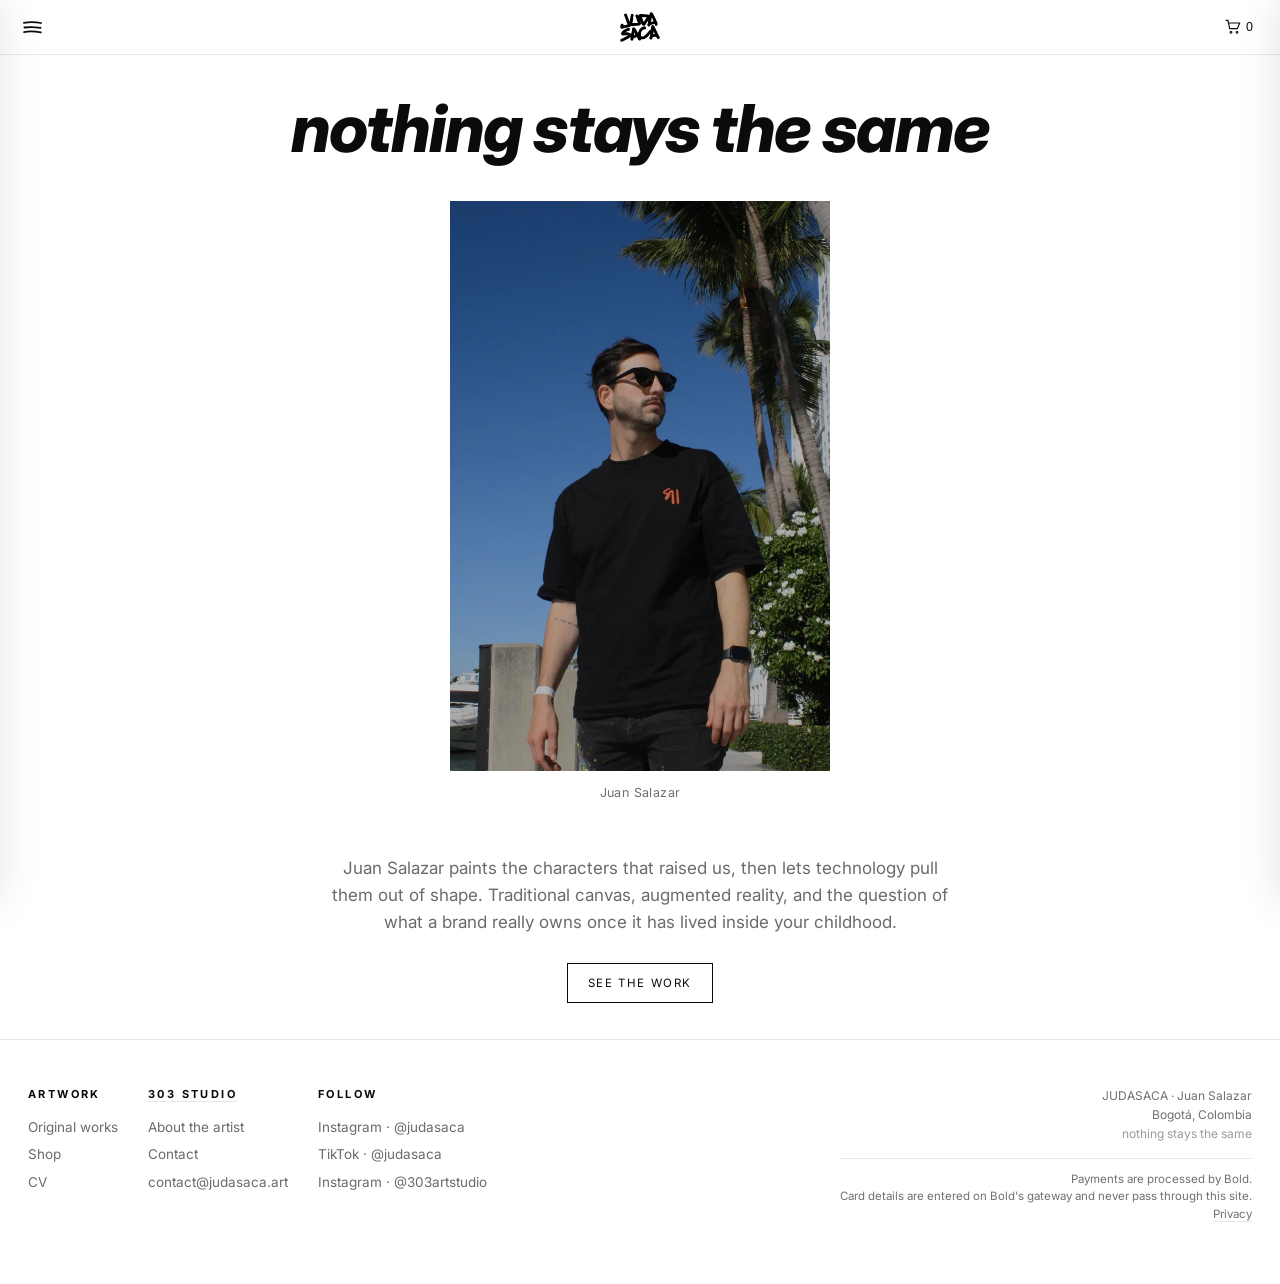
==== commit 24f50e6a: "Add files via upload" ====
--- a/index.html
+++ b/index.html
@@ -84,13 +84,16 @@
       <a href="shop.html">Shop</a>
       <a href="cv.html">CV</a>
     </div>
-    <div class="col"><b>Studio</b>
+    <div class="col"><b><a class="tit-enlace" href="https://www.instagram.com/303artstudio" target="_blank"
+      rel="noopener">303 Studio</a></b>
       <a href="about.html">About the artist</a>
       <a href="contact.html">Contact</a>
       <a href="mailto:contact@judasaca.art">contact@judasaca.art</a>
     </div>
     <div class="col"><b>Follow</b>
-      <a href="https://www.instagram.com/judasaca" rel="noopener">Instagram · @judasaca</a>
+      <a href="https://www.instagram.com/judasaca" target="_blank" rel="noopener">Instagram · @judasaca</a>
+      <a href="https://www.tiktok.com/@judasaca" target="_blank" rel="noopener">TikTok · @judasaca</a>
+      <a href="https://www.instagram.com/303artstudio" target="_blank" rel="noopener">Instagram · @303artstudio</a>
     </div>
     <div class="col fin">JUDASACA · Juan Salazar<br>Bogotá, Colombia<br>
       <span style="opacity:.7">nothing stays the same</span>
@@ -188,7 +191,7 @@
    No cobra nada todavia: cuando existan los enlaces de pago de Stripe,
    este mismo carrito puede mandar al checkout. */
 (function(){
-  var CAT = {"oil-city-woodstock": {"t": "Oil City Woodstock", "m": "100 × 100 cm", "usd": 1950}, "sunday-snoops": {"t": "Sunday, Snoops", "m": "100 × 100 cm", "usd": 1950}, "mango-og": {"t": "Mango OG", "m": "100 × 100 cm", "usd": 1950}, "original-pastel-disney": {"t": "Original Pastel Disney", "m": "100 × 100 cm", "usd": 1950}, "blue-thoughts-rat": {"t": "Blue Thoughts Rat", "m": "80 cm diameter", "usd": 1235}, "smiling-ratsquiat-blue-crown": {"t": "Smiling Ratsquiat, Blue Crown", "m": "50 × 50 cm", "usd": 975}, "smiling-ratsquiat-yellow-crown": {"t": "Smiling Ratsquiat, Yellow Crown", "m": "50 × 50 cm", "usd": 975}, "oil-woodstock": {"t": "Oil Woodstock", "m": "50 × 50 cm", "usd": 975}, "cloud-city-snoops": {"t": "Cloud City Snoops", "m": "50 × 50 cm", "usd": 1000}, "new-york-street-snoops": {"t": "New York Street Snoops", "m": "50 × 50 cm", "usd": 975}, "city-rounds-icon": {"t": "City Rounds Icon", "m": "50 × 50 cm", "usd": 1000}};
+  var CAT = {"rendered-reality": {"t": "Rendered Reality", "m": "75 × 100 cm", "usd": 2200}, "oil-city-woodstock": {"t": "Oil City Woodstock", "m": "100 × 100 cm", "usd": 1950}, "sunday-snoops": {"t": "Sunday, Snoops", "m": "100 × 100 cm", "usd": 1950}, "mango-og": {"t": "Mango OG", "m": "95 × 95 cm", "usd": 1950}, "original-pastel-disney": {"t": "Original Pastel Disney", "m": "100 × 100 cm", "usd": 1950}, "blue-thoughts-rat": {"t": "Blue Thoughts Rat", "m": "80 cm diameter", "usd": 1235}, "smiling-ratsquiat-blue-crown": {"t": "Smiling Ratsquiat, Blue Crown", "m": "50 × 50 cm", "usd": 975}, "oil-woodstock": {"t": "Oil Woodstock", "m": "50 × 50 cm", "usd": 975}, "cloud-city-snoops": {"t": "Cloud City Snoops", "m": "50 × 50 cm", "usd": 1000}, "new-york-street-snoops": {"t": "New York Street Snoops", "m": "50 × 50 cm", "usd": 975}, "city-rounds-icon": {"t": "City Rounds Icon", "m": "50 × 50 cm", "usd": 1000}, "city-famous-rat": {"t": "City Famous Rat", "m": "175 × 80 cm", "usd": 2600}, "broken-icon": {"t": "Broken Icon", "m": "100 × 100 cm", "usd": 1950}, "smiling-ratsquiat-yellow-crown": {"t": "Smiling Ratsquiat, Yellow Crown", "m": "50 × 50 cm", "usd": 975}, "woodstocks-on-fire": {"t": "Woodstock’s on Fire", "m": "Framed 45 × 40 cm", "usd": 250}, "out-in-the-beach-rat": {"t": "Out in the Beach Rat", "m": "Framed", "usd": 180}, "out-in-the-city-woodstock": {"t": "Out in the City, Woodstock", "m": "Framed 45 × 40 cm", "usd": 250}, "colour-pop-snoops": {"t": "Colour Pop Snoops", "m": "Framed 45 × 40 cm", "usd": 250}, "icon-kiss": {"t": "Icon Kiss", "m": "Framed 45 × 40 cm", "usd": 250}, "palometa-tribute": {"t": "Palometa Tribute", "m": "Framed 45 × 40 cm", "usd": 250}, "city-of-rats": {"t": "City of Rats", "m": "Framed 45 × 40 cm", "usd": 250}, "abstract-reality-icon": {"t": "Abstract Reality Icon", "m": "35 × 25 cm", "usd": 600}, "everything-will-be-ok-jules": {"t": "Everything Will Be OK, Jules", "m": "Framed 45 × 40 cm", "usd": 250}, "judasaca-socks": {"t": "Broken Icon × Bitcoin Rat Socks", "m": "Two pairs", "usd": 30}};
   var LLAVE='judasaca-carro';
   var carro=[];
   try{ carro=JSON.parse(localStorage.getItem(LLAVE)||'[]'); }catch(e){ carro=[]; }
@@ -311,14 +314,21 @@
    se cobra y lo firma. Un precio que mande el atacante no vale nada aunque
    venga firmado, porque estaria firmando su propia mentira. */
 window.JUDPAGO = (function(){
-  var libreria = false, abriendo = false;
-
+  var libreria = null, abriendo = false;
+
+  /* Devuelve una promesa que solo se cumple cuando la libreria esta lista de
+     verdad. Se guarda para que dos clics no la carguen dos veces. */
   function cargarLibreria(){
-    if (libreria) return;
-    libreria = true;
-    var s = document.createElement('script');
-    s.src = 'https://checkout.bold.co/library/boldPaymentButton.js';
-    document.head.appendChild(s);
+    if (libreria) return libreria;
+    libreria = new Promise(function(ok, mal){
+      if (window.BoldCheckout) return ok();
+      var s = document.createElement('script');
+      s.src = 'https://checkout.bold.co/library/boldPaymentButton.js';
+      s.onload = function(){ window.BoldCheckout ? ok() : mal(); };
+      s.onerror = mal;
+      document.head.appendChild(s);
+    });
+    return libreria;
   }
 
   /* Se recuerda la orden para que la pagina de gracias sepa que se acaba de
@@ -335,40 +345,39 @@
     } catch(e) {}
   }
 
-  /* Pinta el boton de Bold dentro de 'destino' y lo dispara solo. Si el clic
-     automatico no prende, el boton de Bold se queda ahi visible y el comprador
-     lo aprieta: nunca queda un hueco muerto. */
+  /* Abre la pasarela directamente, sin dibujar ningun boton de Bold.
+
+     Antes esto inyectaba un <script data-bold-button> y luego le hacia clic
+     solo. Eso era una carrera perdida: la libreria de Bold busca esos scripts
+     cuando ELLA carga, asi que segun quien llegara primero unas veces salia el
+     boton y otras veces no salia nada. Con la API (new BoldCheckout().open())
+     no hay nada que esperar ni nada que adivinar: se abre y ya. */
   function abrir(destino, orden, origen){
     if (abriendo) return;
     abriendo = true;
     recordar(orden);
-    cargarLibreria();
-
-    destino.innerHTML = '';
-    var s = document.createElement('script');
-    s.setAttribute('data-bold-button', 'dark-M');
-    s.setAttribute('data-api-key', '2heS56eZeRZj1n1B8NDPF9_LA2aDpNbyNBJOoG65qWI');
-    s.setAttribute('data-order-id', orden.orderId);
-    s.setAttribute('data-currency', orden.currency);
-    s.setAttribute('data-amount', orden.amount);
-    s.setAttribute('data-integrity-signature', orden.signature);
-    s.setAttribute('data-description', orden.description);
-    s.setAttribute('data-redirection-url', 'https://judasaca.art/thanks.html');
-    s.setAttribute('data-origin-url', origen || 'https://judasaca.art/art.html');
-    // Embedded: la pasarela abre encima del sitio y el comprador no se va.
-    s.setAttribute('data-render-mode', 'embedded');
-    destino.appendChild(s);
-    destino.scrollIntoView({ block: 'center', behavior: 'smooth' });
-
-    // En cuanto Bold termina de dibujar su boton, se aprieta por el comprador.
-    var intentos = 0;
-    var reloj = setInterval(function(){
-      var b = destino.querySelector('button, [role=button], a');
-      if (b) { clearInterval(reloj); try { b.click(); } catch(e) {} return; }
-      if (++intentos > 40) clearInterval(reloj);   // 8 segundos y se rinde
-    }, 200);
-
-    setTimeout(function(){ abriendo = false; }, 3000);
+
+    cargarLibreria().then(function(){
+      new window.BoldCheckout({
+        orderId: orden.orderId,
+        currency: orden.currency,
+        amount: orden.amount,
+        apiKey: '2heS56eZeRZj1n1B8NDPF9_LA2aDpNbyNBJOoG65qWI',
+        integritySignature: orden.signature,
+        description: orden.description,
+        redirectionUrl: 'https://judasaca.art/thanks.html',
+        originUrl: origen || 'https://judasaca.art/art.html',
+        // Embedded: la pasarela abre encima del sitio y el comprador no se va.
+        renderMode: 'embedded'
+      }).open();
+      abriendo = false;
+    }).catch(function(){
+      abriendo = false;
+      if (destino) {
+        destino.innerHTML = '<span class="fallo">Checkout could not open. '
+          + 'Write to <a href="mailto:contact@judasaca.art">contact@judasaca.art</a>.</span>';
+      }
+    });
   }
 
   /* Una obra vendida se apaga entera: sello, ficha tachada y sin botones. */
@@ -403,35 +412,57 @@
   if (!huecos.length || !window.fetch) return;
 
   var slugs = huecos.map(function(h){ return h.getAttribute('data-obra'); });
-
-  fetch('https://judasaca-bold.judasaca-art.workers.dev/firma', {
-    method: 'POST',
-    headers: { 'Content-Type': 'application/json' },
-    body: JSON.stringify({ slugs: slugs })
-  })
-  .then(function(r){ return r.json(); })
-  .then(function(d){
-    // El Worker manda la lista real de vendidas. Si una se vendio despues de
-    // publicar la pagina, se marca aqui sin tener que reconstruir el sitio.
+  var firmadas = {};   // slug -> orden ya firmada por el Worker
+
+  function firmar(lista){
+    return fetch('https://judasaca-bold.judasaca-art.workers.dev/firma', {
+      method: 'POST',
+      headers: { 'Content-Type': 'application/json' },
+      body: JSON.stringify({ slugs: lista })
+    }).then(function(r){ return r.json(); });
+  }
+
+  /* Precarga. Corre al cargar la pagina y suele llegar antes de que nadie
+     haga clic, asi que el boton abre Bold de una. Si Cloudflare esta frio y
+     tarda, no importa: el boton ya esta pintado y el clic firma solo. */
+  firmar(slugs).then(function(d){
     if (d && d.vendidas) window.JUDPAGO.marcarVendidas(d.vendidas);
-    if (!d || !d.obras) return;
-
-    huecos.forEach(function(hueco){
-      var o = d.obras[hueco.getAttribute('data-obra')];
-      if (!o) return;
-      o.slugs = [hueco.getAttribute('data-obra')];
-      var b = document.createElement('button');
-      b.className = 'btn lleno';
-      b.textContent = 'Buy';
-      b.addEventListener('click', function(){
-        b.disabled = true;
-        b.textContent = 'Opening…';
-        window.JUDPAGO.abrir(hueco, o, location.href);
-      });
-      hueco.appendChild(b);
-    });
-  })
-  .catch(function(){ });
+    if (d && d.obras) firmadas = d.obras;
+  }).catch(function(){ });
+
+  function abrirObra(boton, slug){
+    var hueco = boton.parentNode;
+    boton.disabled = true;
+    boton.textContent = 'Opening…';
+
+    var orden = firmadas[slug];
+    if (orden) {
+      orden.slugs = [slug];
+      window.JUDPAGO.abrir(hueco, orden, location.href);
+      return;
+    }
+    // Todavia no habia llegado la precarga: se firma esta sola y se abre.
+    firmar([slug]).then(function(d){
+      if (d && d.vendidas) window.JUDPAGO.marcarVendidas(d.vendidas);
+      var o = d && d.obras && d.obras[slug];
+      if (!o) throw new Error('sin-orden');
+      firmadas[slug] = o;
+      o.slugs = [slug];
+      window.JUDPAGO.abrir(hueco, o, location.href);
+    }).catch(function(){
+      boton.disabled = false;
+      boton.textContent = 'Buy';
+      hueco.insertAdjacentHTML('beforeend',
+        '<span class="fallo">Could not open checkout. '
+        + 'Write to <a href="mailto:contact@judasaca.art">contact@judasaca.art</a>.</span>');
+    });
+  }
+
+  document.addEventListener('click', function(e){
+    var b = e.target.closest && e.target.closest('.pagar .comprar');
+    if (!b || b.disabled) return;
+    abrirObra(b, b.getAttribute('data-obra'));
+  });
 })();
 </script>
 </body>
--- a/css/style.css
+++ b/css/style.css
@@ -114,16 +114,26 @@
 /* ── rejilla de obras ── */
 .obras{display:grid;grid-template-columns:repeat(3,1fr);gap:38px 30px}
 .obra figure{margin:0}
-.obra .marco{background:var(--humo);overflow:hidden;display:block;
-  aspect-ratio:1/1;display:flex;align-items:center;justify-content:center;padding:22px}
-.obra img{max-width:100%;max-height:100%;width:auto;height:auto;object-fit:contain;
+/* Las fichas de la reja ya vienen cuadradas y centradas en la obra desde
+   recortar.py, asi que aqui basta con que llenen el marco. No se recorta
+   nada: la imagen y el marco tienen la misma proporcion. */
+.obra .marco{background:var(--humo);overflow:hidden;
+  aspect-ratio:1/1;display:block;padding:0}
+.obra img{width:100%;height:100%;max-width:none;max-height:none;object-fit:contain;
   transition:transform .6s cubic-bezier(.2,.6,.2,1)}
 .obra:hover img{transform:scale(1.035)}
+/* Obra panoramica: dos celdas de ancho y marco 2:1. En celular la reja ya es
+   de una columna, asi que solo cambia la proporcion del marco. */
+.obra.ancha{grid-column:1 / -1}
+.obra.ancha .marco{aspect-ratio:2/1}
 .obra figcaption{padding-top:15px;text-align:center}
 .obra .linea{font-size:14px;line-height:1.5}
 .obra .linea .t{font-weight:600}
 .obra .linea .f{color:var(--tenue)}
 .obra .linea .p{font-weight:600}
+/* Donde se expuso la obra. Solo la llevan las que tienen historia que contar. */
+.obra .expo{font-size:12px;line-height:1.45;color:var(--tenue);margin-top:5px;
+  letter-spacing:.2px}
 
 /* ══ Obra vendida ═══════════════════════════════════════════════════════
    Dos rayas rojas en diagonal, de arriba a la izquierda hacia abajo a la
@@ -158,26 +168,35 @@
 .pagar{display:inline-flex;align-items:center;line-height:0}
 .pagar:empty{display:none}
 
-/* ── Datos de envio antes de pagar ──
-   Se pide aqui y no despues: Bold entrega el correo del comprador, pero no
-   dice a donde mandar un cuadro de un metro. */
-.envio{background:#fff;max-width:520px;width:calc(100% - 36px);margin:auto;
-  padding:30px 32px 34px;position:relative;max-height:88vh;overflow-y:auto}
+/* Ya no hay formulario antes de pagar: la direccion se pide en la pagina de
+   gracias, con el cobro hecho. Lo unico que sobrevive de aquel modal es el
+   velo, que sigue siendo el fondo oscuro del carrito. */
 .velo.abierto{display:flex;align-items:center;justify-content:center;padding:18px}
-.envio .x{position:absolute;top:12px;right:16px;background:none;border:0;font-size:26px;
-  line-height:1;cursor:pointer;color:var(--tinta);padding:4px}
-.envio h3{font-size:20px;font-weight:800;letter-spacing:-.4px;padding-right:30px}
-.envio .que{color:var(--tenue);font-size:13px;letter-spacing:.3px;margin:4px 0 22px}
-.envio .campo{margin-bottom:15px}
-.envio .btn{width:100%;text-align:center;margin-top:8px}
-.envio .nota{font-size:12px;color:var(--tenue);margin-top:14px;line-height:1.5}
-@media(max-width:560px){.envio{padding:26px 22px 28px}}
-.btn{display:inline-block;font-size:11.5px;letter-spacing:1.6px;text-transform:uppercase;
+
+/* ── Pagina de gracias ── */
+.gracias h3{font-size:20px;font-weight:800;letter-spacing:-.4px}
+.gracias .forma{margin-top:20px;text-align:left}
+.gracias .campo{margin-bottom:15px}
+.btn{display:inline-block;font-family:inherit;font-size:11.5px;letter-spacing:1.6px;
+  text-transform:uppercase;
   text-decoration:none;padding:10px 20px;border:1px solid var(--tinta);color:var(--tinta);
   background:none;cursor:pointer;transition:background .2s,color .2s}
 .btn:hover{background:var(--tinta);color:#fff}
 .btn.lleno{background:var(--tinta);color:#fff}
 .btn.lleno:hover{background:#333}
+/* Un boton apagado tiene que verse apagado. Si solo deja de responder, el
+   comprador cree que la pagina se rompio. */
+.btn:disabled,.btn[disabled]{opacity:.35;cursor:default;pointer-events:none}
+
+/* Hueco donde Bold dibuja su boton dentro del carrito. Ocupa el ancho entero
+   para que caiga exactamente donde estaba el de Checkout. */
+.pagar-carro:empty{display:none}
+.pagar-carro{display:block;margin-bottom:4px}
+.pagar-carro>*{width:100%}
+
+/* Aviso dentro del carrito: algo se vendio, o el checkout no responde. */
+.panel .nota.aviso{color:var(--rojo);font-weight:500}
+.panel .nota.aviso a{color:var(--rojo)}
 
 /* ── franja de realidad aumentada ── */
 .ar{background:var(--tinta);color:#fff;padding:74px 0}
@@ -351,6 +370,11 @@
 .pie .col b{display:block;color:var(--tinta);font-size:11px;letter-spacing:2.4px;
   text-transform:uppercase;margin-bottom:10px}
 .pie a{text-decoration:none;color:var(--gris);display:block;padding:3px 0}
+/* Un titulo que ademas es enlace. Sin senal nadie lo pulsa, asi que lleva
+   subrayado tenue y cambia a tinta al pasar por encima. */
+.pie .col b a.tit-enlace{display:inline;color:inherit;padding:0;
+  border-bottom:1px solid var(--linea);transition:border-color .15s,color .15s}
+.pie .col b a.tit-enlace:hover{color:var(--tinta);border-bottom-color:var(--tinta)}
 .pie a:hover{color:var(--tinta)}
 .pie .fin{margin-left:auto;text-align:right;font-size:12px;color:var(--tenue)}
 /* La nota de pagos: discreta, pero presente. Un comprador que va a poner 1.950
@@ -380,7 +404,12 @@
   .barra{padding:15px 20px}
   .obras{grid-template-columns:repeat(2,1fr);gap:26px 14px}
   .obra .marco{padding:12px}
-  .obra .linea{font-size:12.5px;line-height:1.45}
+  .obra .linea{font-size:12.5px;line-height:1.45;display:flex;flex-direction:column;
+    align-items:center;gap:3px}
+  .obra .linea .t{font-size:14px;font-weight:700}
+  .obra .linea .f{font-size:12px}
+  .obra .linea .p{font-size:13.5px;font-weight:700;margin-top:1px}
+  .obra .expo{font-size:11px;margin-top:6px}
   .obra figcaption{padding-top:11px}
   .acciones{gap:6px;margin-top:10px}
   .acciones .btn{font-size:10px;padding:8px 11px;letter-spacing:1.1px}
@@ -405,7 +434,23 @@
 .lupa .ant{left:8px} .lupa .sig{right:8px}
 .lupa .cerrar:hover,.lupa .pasar:hover{color:#B9B9B9}
 .obra .marco{display:block;cursor:zoom-in}
-@media(max-width:680px){.lupa{padding:56px 12px}.lupa .pasar{font-size:34px;padding:8px}}
+/* En celular las flechas de pasar foto quedaban pegadas al borde, a media
+   altura y encima de la propia imagen: se perdian. Aqui bajan a una fila
+   debajo de la ficha, como dos botones redondos de 52 px, que es tamano de
+   dedo. La imagen cede alto para dejarles sitio. */
+@media(max-width:680px){
+  .lupa{padding:56px 12px 96px}
+  .lupa img{max-height:60vh}
+  .lupa figcaption{margin-top:12px;font-size:12.5px}
+  .lupa .pasar{top:auto;bottom:22px;transform:none;font-size:30px;padding:0;
+    width:52px;height:52px;border-radius:50%;background:rgba(255,255,255,.14);
+    display:flex;align-items:center;justify-content:center}
+  .lupa .pasar:active{background:rgba(255,255,255,.26)}
+  .lupa .ant{left:calc(50% - 62px)}
+  .lupa .sig{right:calc(50% - 62px)}
+  .lupa .cerrar{top:10px;right:10px;width:48px;height:48px;padding:0;font-size:30px;
+    display:flex;align-items:center;justify-content:center}
+}
 
 /* ── portada, al estilo de la referencia: titulo, una obra, y ya ── */
 .hero h1{font-style:italic}
@@ -418,3 +463,20 @@
   .barra{padding:0 10px}
   .portada-obra{margin-top:20px}
 }
+
+.fallo{font-size:12px;color:var(--rojo);line-height:1.5}
+
+
+/* ══ TIENDA · LA TIRA DE LIENZOS ═════════════════════════════════════════
+   Tres lienzos de muestra que llevan a la pagina de arte. Es el mismo truco
+   de la caja de las medias: una imagen dice mas que un enlace de texto. */
+.lienzos{display:grid;grid-template-columns:repeat(3,1fr);gap:14px;margin-top:6px}
+.lienzos .lienzo{display:block;overflow:hidden;background:var(--humo);
+  aspect-ratio:1/1;border-radius:2px}
+.lienzos .lienzo img{width:100%;height:100%;object-fit:cover;
+  transition:transform .6s cubic-bezier(.2,.6,.2,1)}
+.lienzos .lienzo:hover img{transform:scale(1.04)}
+@media(max-width:560px){.lienzos{gap:9px}}
+
+/* La ficha de las medias va sola, fuera de la reja de tres. */
+.medias-prod{max-width:560px}
